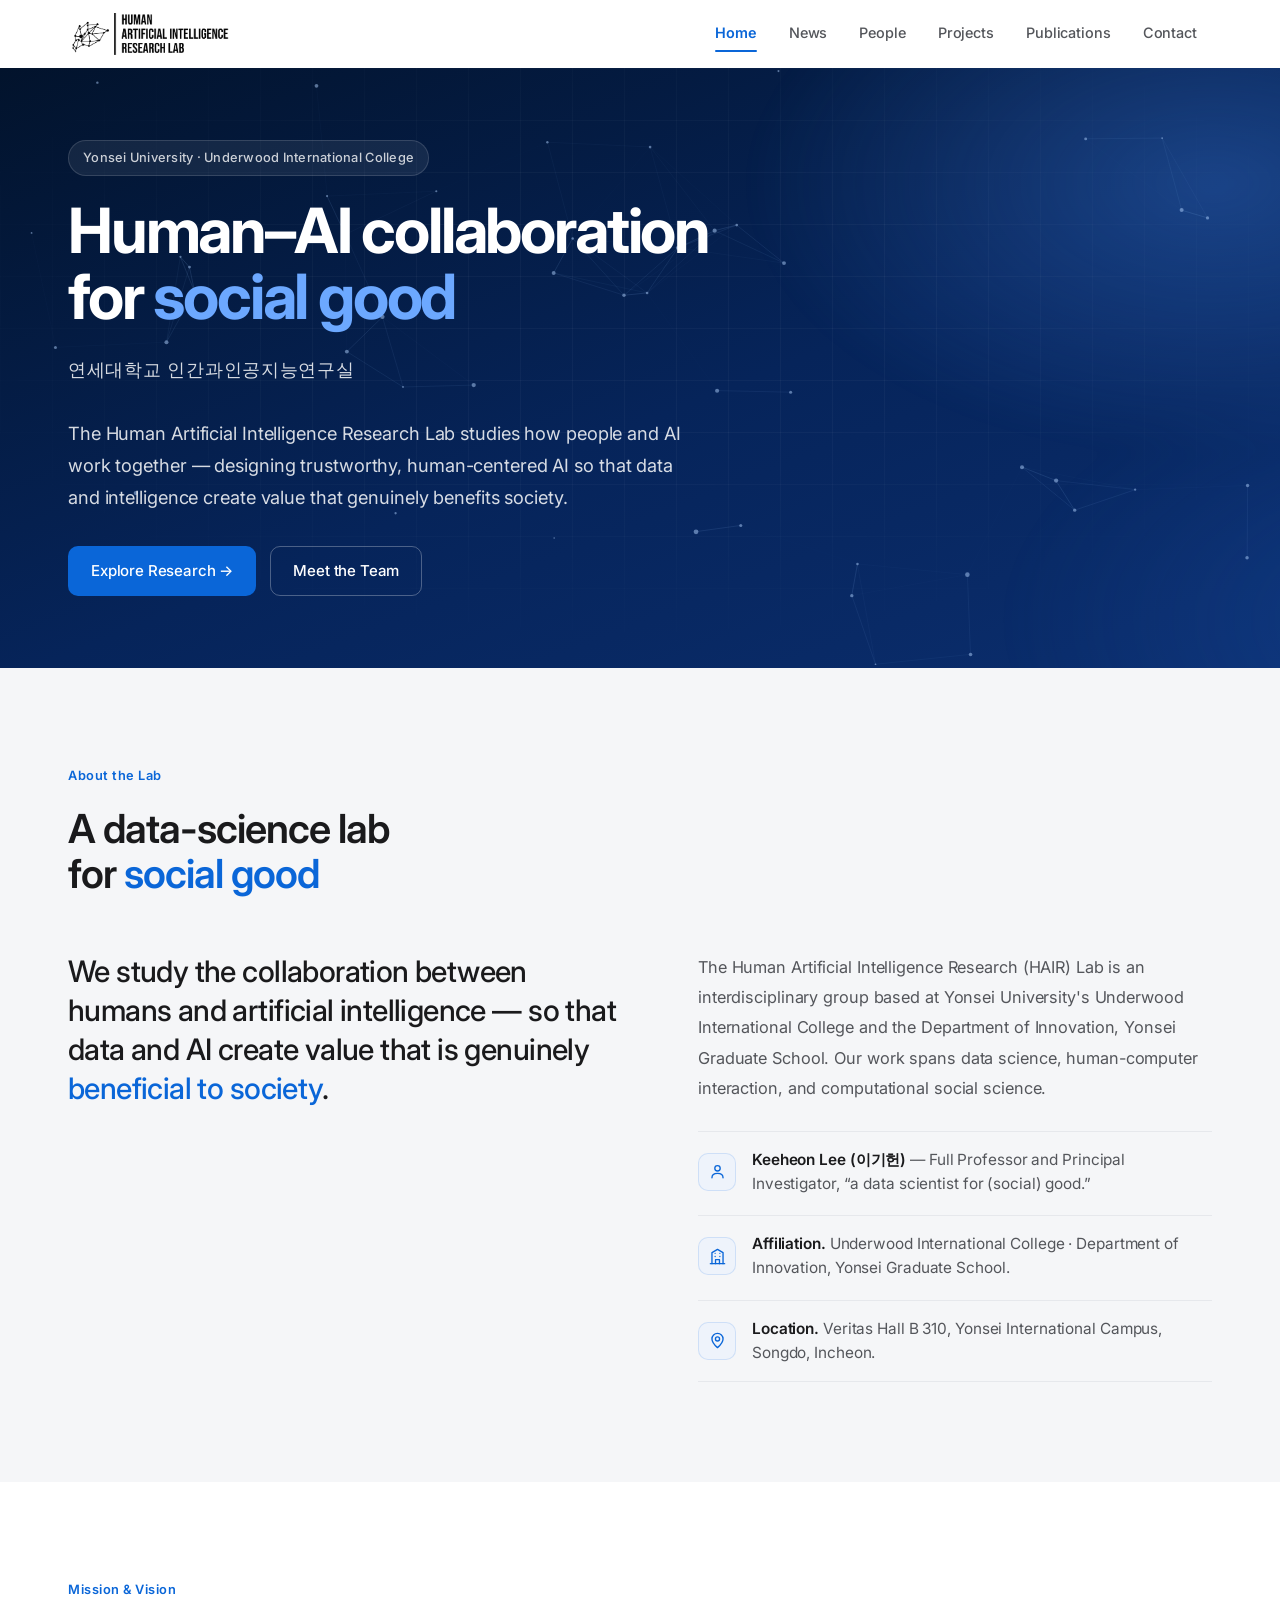
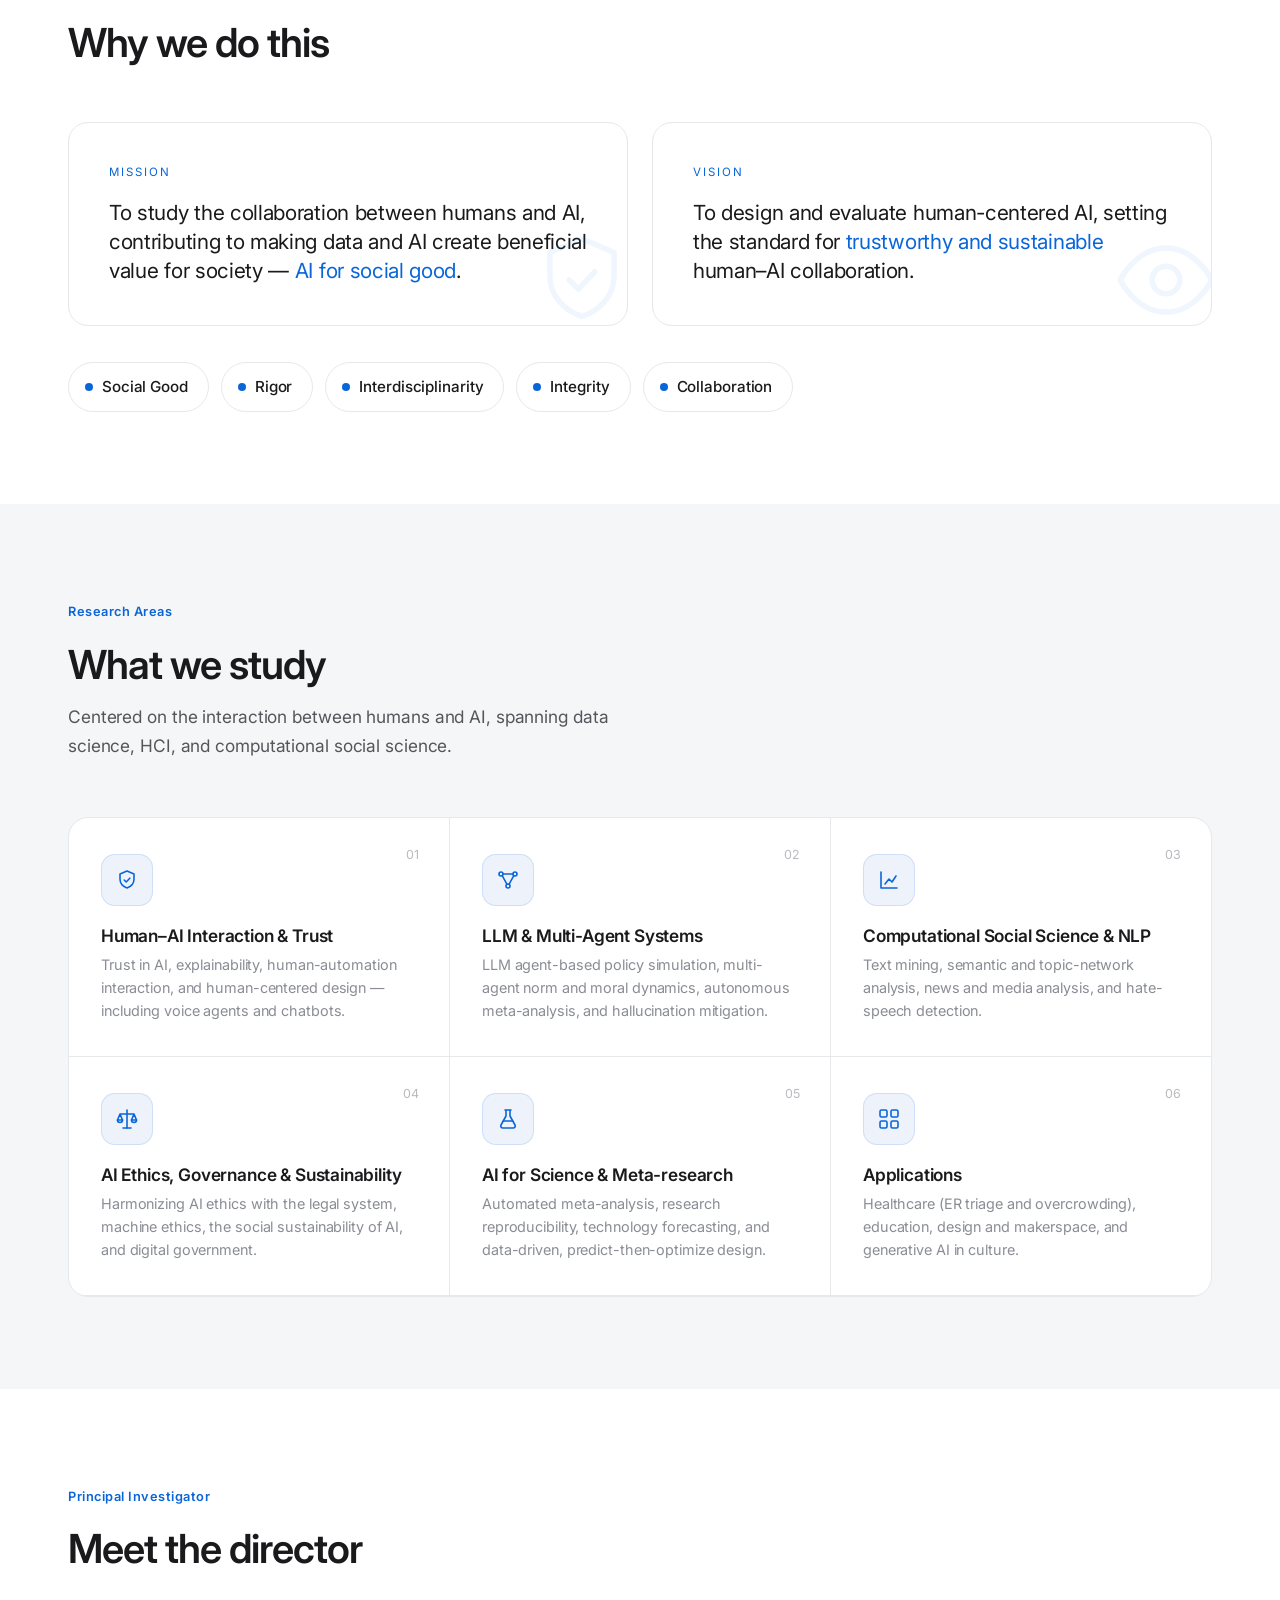
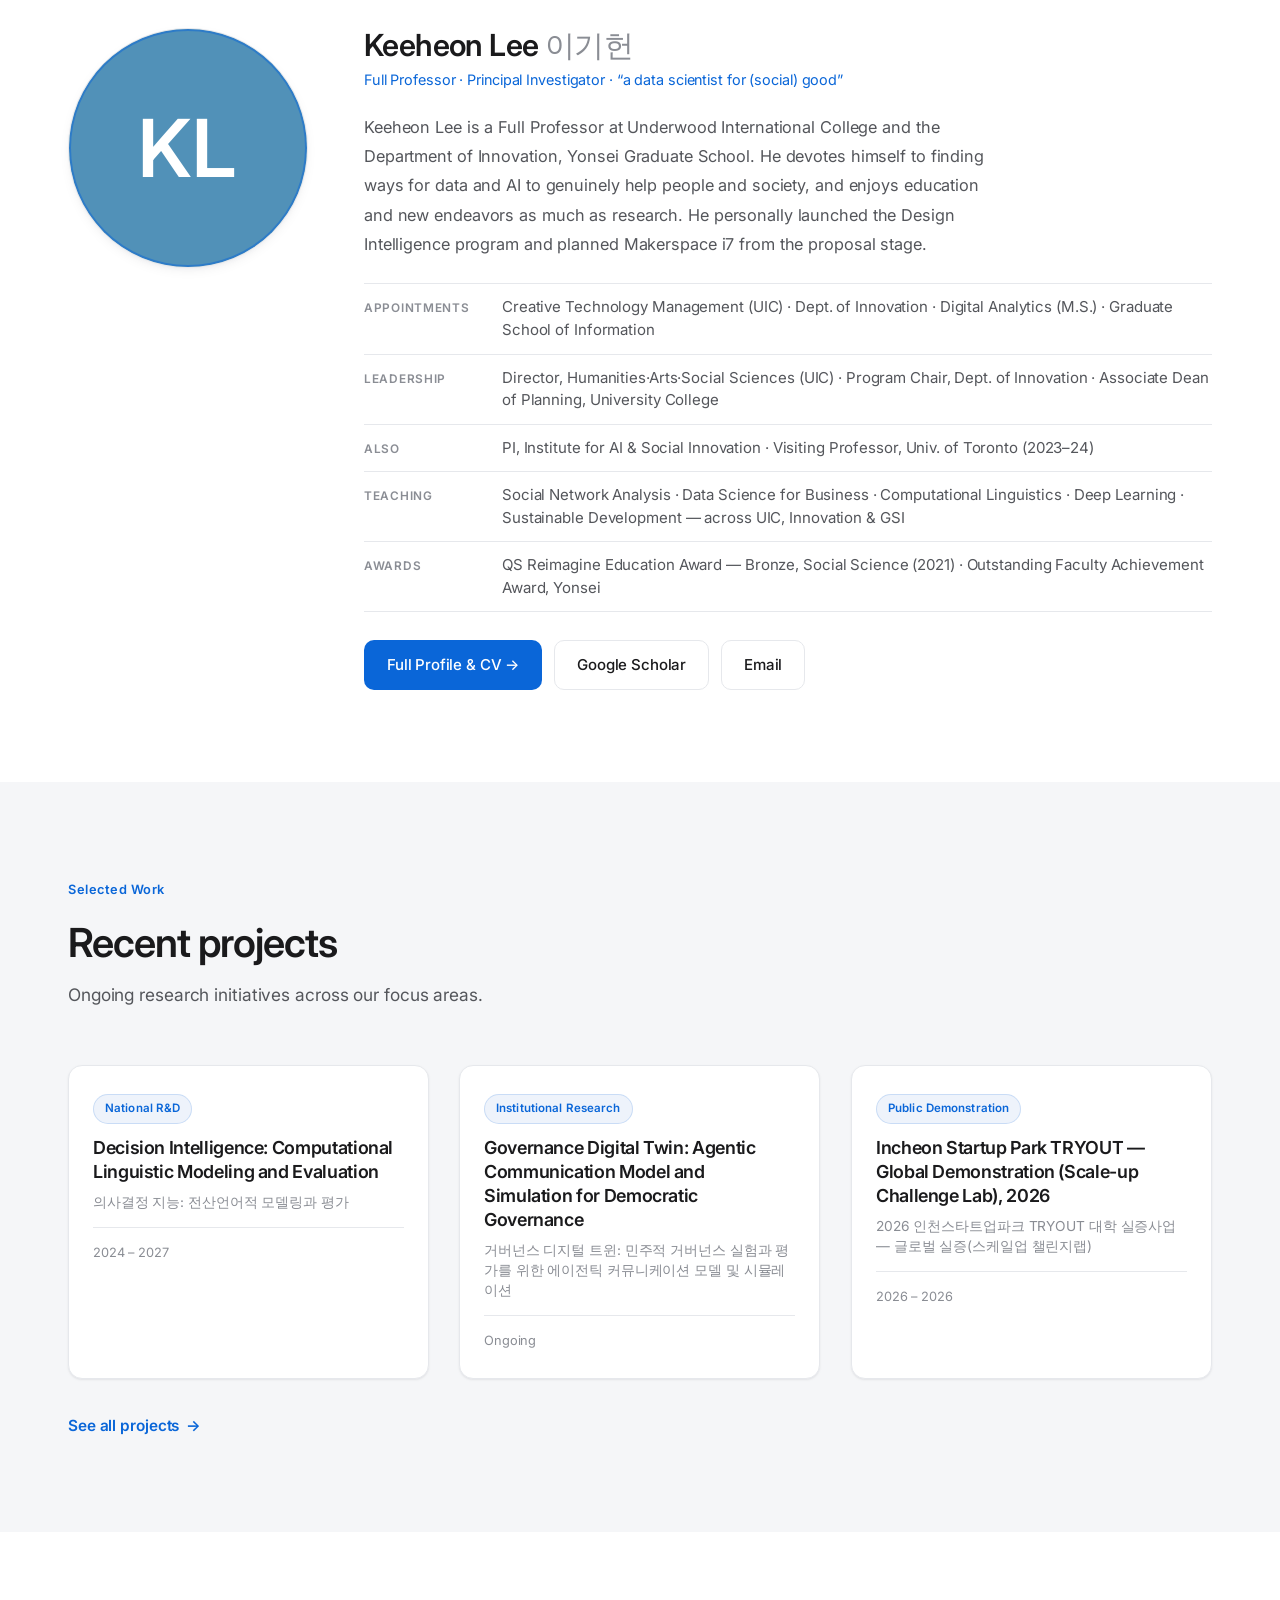
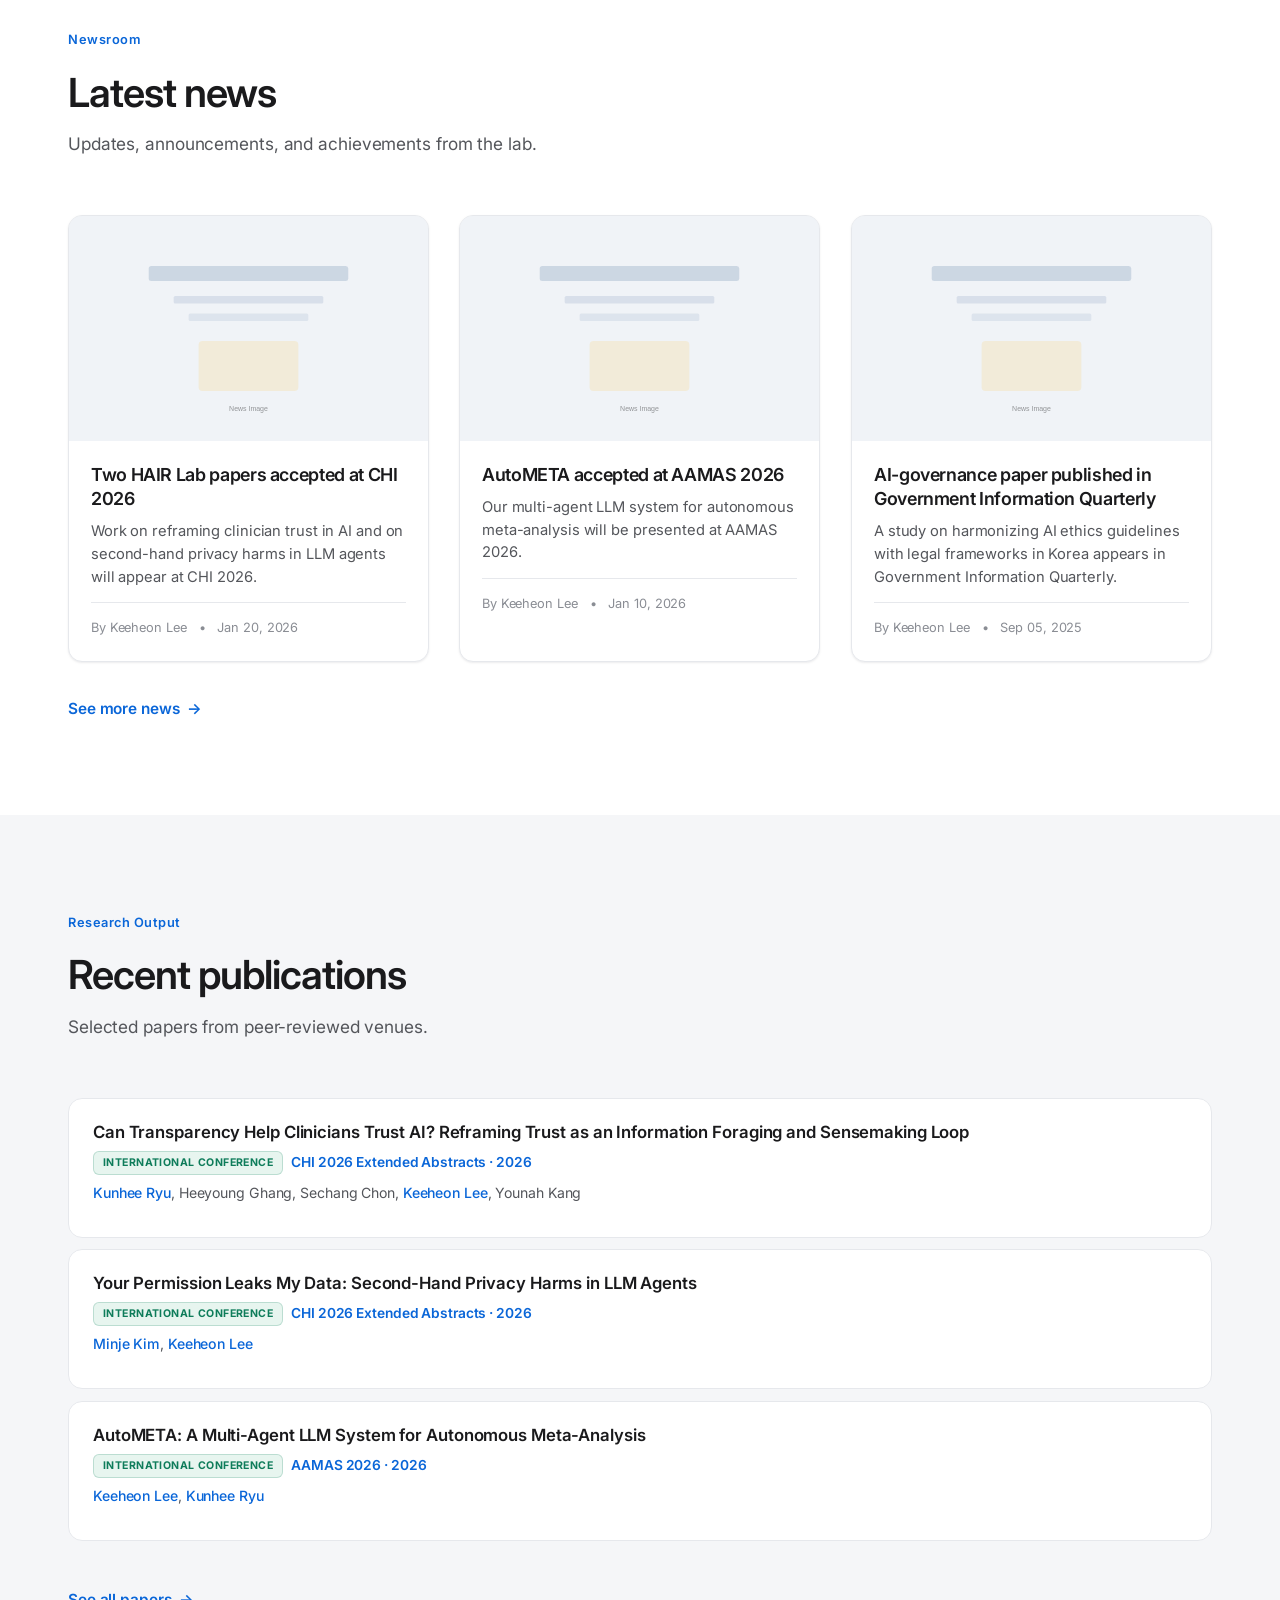
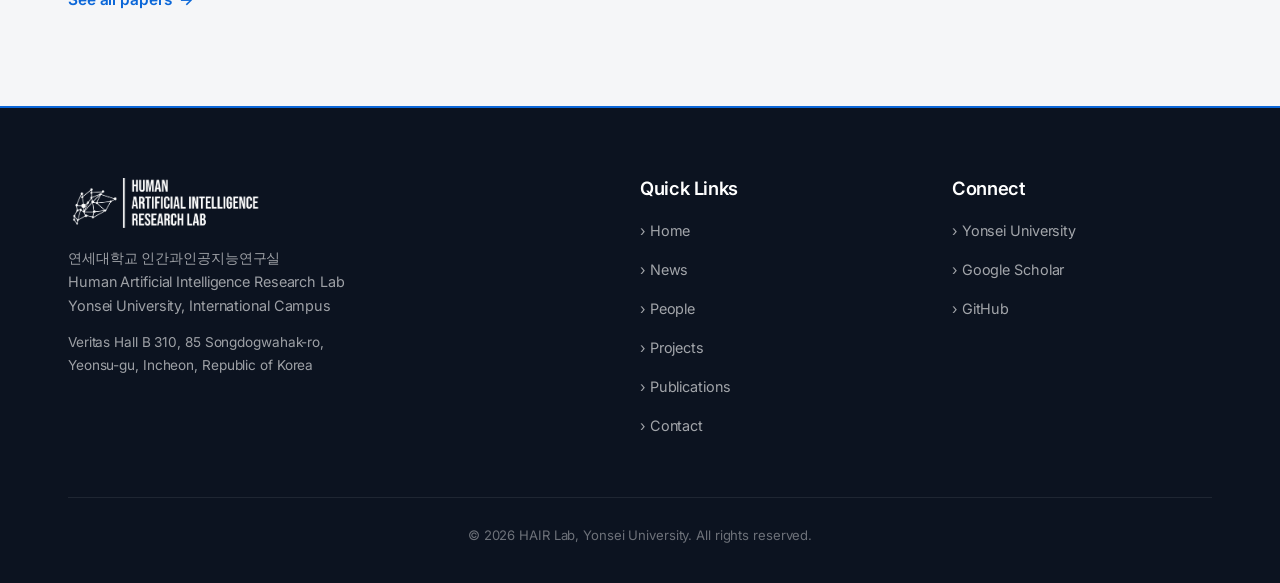
==== index.html @ d3a6926a "Initial commit — HAIR Lab static website Static site for the Human Artificial Intelligence Research " ====
<!DOCTYPE html>
<html lang="en">
<head>
  <meta charset="UTF-8">
  <meta name="viewport" content="width=device-width, initial-scale=1.0">
  <meta name="description" content="The Human Artificial Intelligence Research (HAIR) Lab at Yonsei University studies the collaboration between humans and AI — designing trustworthy, human-centered AI that creates beneficial value for society.">
  <title>HAIR Lab | Human Artificial Intelligence Research · Yonsei University</title>
  <link rel="stylesheet" href="css/style.css">
</head>
<body>
  <!-- Hero -->
  <section class="hero" id="hero">
    <div class="container">
      <div class="hero-content">
        <span class="hero-label">Yonsei University · Underwood International College</span>
        <h1>Human–AI collaboration<br>for <span class="highlight">social good</span></h1>
        <p class="hero-kr" lang="ko">연세대학교 인간과인공지능연구실</p>
        <p>The Human Artificial Intelligence Research Lab studies how people and AI work together — designing trustworthy, human-centered AI so that data and intelligence create value that genuinely benefits society.</p>
        <div class="hero-actions">
          <a href="projects.html" class="btn btn-primary">Explore Research →</a>
          <a href="members.html" class="btn btn-outline">Meet the Team</a>
        </div>
      </div>
    </div>
  </section>

  <!-- About / Who We Are -->
  <section class="section" id="about" style="background:var(--bg-secondary);">
    <div class="container">
      <div class="section-head">
        <span class="kicker">About the Lab</span>
        <h2 class="section-title">A data-science lab<br>for <em style="font-style:normal;color:var(--ai-indigo);">social good</em></h2>
      </div>

      <div class="about-grid">
        <div>
          <p class="about-lead">We study the collaboration between humans and artificial intelligence — so that data and AI create value that is genuinely <em>beneficial to society</em>.</p>
        </div>
        <div class="about-body">
          <p>The Human Artificial Intelligence Research (HAIR) Lab is an interdisciplinary group based at Yonsei University's Underwood International College and the Department of Innovation, Yonsei Graduate School. Our work spans data science, human-computer interaction, and computational social science.</p>
          <div class="fact-list">
            <div class="fact-item">
              <span class="fact-icon" aria-hidden="true">
                <svg viewBox="0 0 24 24" stroke-linecap="round" stroke-linejoin="round"><circle cx="12" cy="8" r="3.4"/><path d="M5 20c0-3.6 3.1-5.6 7-5.6s7 2 7 5.6"/></svg>
              </span>
              <p><strong>Keeheon Lee (이기헌)</strong> — Full Professor and Principal Investigator, “a data scientist for (social) good.”</p>
            </div>
            <div class="fact-item">
              <span class="fact-icon" aria-hidden="true">
                <svg viewBox="0 0 24 24" stroke-linecap="round" stroke-linejoin="round"><path d="M3 21h18"/><path d="M5 21V7l7-4 7 4v14"/><path d="M9.5 21v-5h5v5"/><path d="M9 8h.01M15 8h.01M9 12h.01M15 12h.01"/></svg>
              </span>
              <p><strong>Affiliation.</strong> Underwood International College · Department of Innovation, Yonsei Graduate School.</p>
            </div>
            <div class="fact-item">
              <span class="fact-icon" aria-hidden="true">
                <svg viewBox="0 0 24 24" stroke-linecap="round" stroke-linejoin="round"><path d="M12 21s-7-6.2-7-11a7 7 0 0 1 14 0c0 4.8-7 11-7 11z"/><circle cx="12" cy="10" r="2.6"/></svg>
              </span>
              <p><strong>Location.</strong> Veritas Hall B 310, Yonsei International Campus, Songdo, Incheon.</p>
            </div>
          </div>
        </div>
      </div>
    </div>
  </section>

  <!-- Mission, Vision & Values -->
  <section class="section" id="purpose">
    <div class="container">
      <div class="section-head">
        <span class="kicker">Mission &amp; Vision</span>
        <h2 class="section-title">Why we do this</h2>
      </div>

      <div class="mv-grid">
        <div class="mv-card">
          <span class="mv-label">Mission</span>
          <p>To study the collaboration between humans and AI, contributing to making data and AI create beneficial value for society — <em style="font-style:normal;color:var(--ai-indigo);">AI for social good</em>.</p>
          <div class="mv-icon"><svg viewBox="0 0 24 24" stroke-linecap="round" stroke-linejoin="round"><path d="M12 3l7 3v5c0 4.6-3.1 7.6-7 9-3.9-1.4-7-4.4-7-9V6z"/><path d="M9.2 12l2 2 3.6-3.8"/></svg></div>
        </div>
        <div class="mv-card">
          <span class="mv-label">Vision</span>
          <p>To design and evaluate human-centered AI, setting the standard for <em style="font-style:normal;color:var(--ai-indigo);">trustworthy and sustainable</em> human–AI collaboration.</p>
          <div class="mv-icon"><svg viewBox="0 0 24 24" stroke-linecap="round" stroke-linejoin="round"><circle cx="12" cy="12" r="3"/><path d="M2 12s3.5-7 10-7 10 7 10 7-3.5 7-10 7-10-7-10-7z"/></svg></div>
        </div>
      </div>

      <div class="value-chips">
        <span class="value-chip"><span class="dot"></span>Social Good</span>
        <span class="value-chip"><span class="dot"></span>Rigor</span>
        <span class="value-chip"><span class="dot"></span>Interdisciplinarity</span>
        <span class="value-chip"><span class="dot"></span>Integrity</span>
        <span class="value-chip"><span class="dot"></span>Collaboration</span>
      </div>
    </div>
  </section>

  <!-- Research Areas -->
  <section class="section" id="research" style="background:var(--bg-secondary);">
    <div class="container">
      <div class="section-head">
        <span class="kicker">Research Areas</span>
        <h2 class="section-title">What we study</h2>
        <p class="section-subtitle">Centered on the interaction between humans and AI, spanning data science, HCI, and computational social science.</p>
      </div>
      <div class="focus-areas">
        <div class="focus-card">
          <span class="focus-num">01</span>
          <div class="focus-icon">
            <svg viewBox="0 0 24 24" stroke-linecap="round" stroke-linejoin="round"><path d="M12 3l7 3v5c0 4.6-3.1 7.6-7 9-3.9-1.4-7-4.4-7-9V6z"/><path d="M9.2 12l2 2 3.6-3.8"/></svg>
          </div>
          <h4>Human–AI Interaction &amp; Trust</h4>
          <p>Trust in AI, explainability, human-automation interaction, and human-centered design — including voice agents and chatbots.</p>
        </div>
        <div class="focus-card">
          <span class="focus-num">02</span>
          <div class="focus-icon">
            <svg viewBox="0 0 24 24" stroke-linecap="round" stroke-linejoin="round"><circle cx="5" cy="6" r="2"/><circle cx="19" cy="6" r="2"/><circle cx="12" cy="18" r="2"/><path d="M7 6h10M6.2 7.7 11 16.3M17.8 7.7 13 16.3"/></svg>
          </div>
          <h4>LLM &amp; Multi-Agent Systems</h4>
          <p>LLM agent-based policy simulation, multi-agent norm and moral dynamics, autonomous meta-analysis, and hallucination mitigation.</p>
        </div>
        <div class="focus-card">
          <span class="focus-num">03</span>
          <div class="focus-icon">
            <svg viewBox="0 0 24 24" stroke-linecap="round" stroke-linejoin="round"><path d="M4 20V4M4 20h16"/><path d="M8 16l4-5 3 3 4-6"/></svg>
          </div>
          <h4>Computational Social Science &amp; NLP</h4>
          <p>Text mining, semantic and topic-network analysis, news and media analysis, and hate-speech detection.</p>
        </div>
        <div class="focus-card">
          <span class="focus-num">04</span>
          <div class="focus-icon">
            <svg viewBox="0 0 24 24" stroke-linecap="round" stroke-linejoin="round"><path d="M12 3v18M5 7h14M5 7l-2.5 6h5zM19 7l-2.5 6h5z"/><path d="M2.5 13a2.5 2.5 0 0 0 5 0M16.5 13a2.5 2.5 0 0 0 5 0M8 21h8"/></svg>
          </div>
          <h4>AI Ethics, Governance &amp; Sustainability</h4>
          <p>Harmonizing AI ethics with the legal system, machine ethics, the social sustainability of AI, and digital government.</p>
        </div>
        <div class="focus-card">
          <span class="focus-num">05</span>
          <div class="focus-icon">
            <svg viewBox="0 0 24 24" stroke-linecap="round" stroke-linejoin="round"><path d="M9 3h6M10 3v6l-5 9a2 2 0 0 0 1.8 3h10.4A2 2 0 0 0 19 18l-5-9V3"/><path d="M7.5 14h9"/></svg>
          </div>
          <h4>AI for Science &amp; Meta-research</h4>
          <p>Automated meta-analysis, research reproducibility, technology forecasting, and data-driven, predict-then-optimize design.</p>
        </div>
        <div class="focus-card">
          <span class="focus-num">06</span>
          <div class="focus-icon">
            <svg viewBox="0 0 24 24" stroke-linecap="round" stroke-linejoin="round"><rect x="3" y="3" width="7" height="7" rx="1.5"/><rect x="14" y="3" width="7" height="7" rx="1.5"/><rect x="3" y="14" width="7" height="7" rx="1.5"/><rect x="14" y="14" width="7" height="7" rx="1.5"/></svg>
          </div>
          <h4>Applications</h4>
          <p>Healthcare (ER triage and overcrowding), education, design and makerspace, and generative AI in culture.</p>
        </div>
      </div>
    </div>
  </section>

  <!-- Principal Investigator -->
  <section class="section" id="pi">
    <div class="container">
      <div class="section-head">
        <span class="kicker">Principal Investigator</span>
        <h2 class="section-title">Meet the director</h2>
      </div>
      <div class="pi-grid">
        <div class="pi-photo">
          <span class="mono" style="background:hsl(203 42% 52%)">KL</span>
        </div>
        <div>
          <h3 class="pi-name">Keeheon Lee <span style="color:var(--text-muted);font-weight:400;">이기헌</span></h3>
          <div class="pi-tagline">Full Professor · Principal Investigator · “a data scientist for (social) good”</div>
          <p class="pi-bio">Keeheon Lee is a Full Professor at Underwood International College and the Department of Innovation, Yonsei Graduate School. He devotes himself to finding ways for data and AI to genuinely help people and society, and enjoys education and new endeavors as much as research. He personally launched the Design Intelligence program and planned Makerspace i7 from the proposal stage.</p>
          <div class="pi-highlights">
            <div class="pi-hl"><span class="pi-hl-k">Appointments</span><span class="pi-hl-v">Creative Technology Management (UIC) · Dept. of Innovation · Digital Analytics (M.S.) · Graduate School of Information</span></div>
            <div class="pi-hl"><span class="pi-hl-k">Leadership</span><span class="pi-hl-v">Director, Humanities·Arts·Social Sciences (UIC) · Program Chair, Dept. of Innovation · Associate Dean of Planning, University College</span></div>
            <div class="pi-hl"><span class="pi-hl-k">Also</span><span class="pi-hl-v">PI, Institute for AI &amp; Social Innovation · Visiting Professor, Univ. of Toronto (2023–24)</span></div>
            <div class="pi-hl"><span class="pi-hl-k">Teaching</span><span class="pi-hl-v">Social Network Analysis · Data Science for Business · Computational Linguistics · Deep Learning · Sustainable Development — across UIC, Innovation &amp; GSI</span></div>
            <div class="pi-hl"><span class="pi-hl-k">Awards</span><span class="pi-hl-v">QS Reimagine Education Award — Bronze, Social Science (2021) · Outstanding Faculty Achievement Award, Yonsei</span></div>
          </div>
          <div class="pi-actions">
            <a href="member-detail.html?id=prof-kim" class="btn btn-primary">Full Profile &amp; CV →</a>
            <a href="https://scholar.google.com/citations?user=DM09eoQAAAAJ&amp;hl=ko&amp;oi=ao" target="_blank" rel="noopener" class="btn btn-outline">Google Scholar</a>
            <a href="mailto:keeheon@yonsei.ac.kr" class="btn btn-outline">Email</a>
          </div>
        </div>
      </div>
    </div>
  </section>

  <!-- Featured Projects -->
  <section class="section" id="projects-section" style="background:var(--bg-secondary);">
    <div class="container">
      <div class="section-head">
        <span class="kicker">Selected Work</span>
        <h2 class="section-title">Recent projects</h2>
        <p class="section-subtitle">Ongoing research initiatives across our focus areas.</p>
      </div>
      <div class="card-grid" id="featured-projects">
        <div class="loading">Loading projects…</div>
      </div>
      <a href="projects.html" class="see-all-link">See all projects</a>
    </div>
  </section>

  <!-- Latest News -->
  <section class="section" id="news-section">
    <div class="container">
      <div class="section-head">
        <span class="kicker">Newsroom</span>
        <h2 class="section-title">Latest news</h2>
        <p class="section-subtitle">Updates, announcements, and achievements from the lab.</p>
      </div>
      <div class="news-grid" id="latest-news">
        <div class="loading">Loading news…</div>
      </div>
      <a href="news.html" class="see-all-link">See more news</a>
    </div>
  </section>

  <!-- Recent Publications -->
  <section class="section" id="pubs-section" style="background:var(--bg-secondary);">
    <div class="container">
      <div class="section-head">
        <span class="kicker">Research Output</span>
        <h2 class="section-title">Recent publications</h2>
        <p class="section-subtitle">Selected papers from peer-reviewed venues.</p>
      </div>
      <div id="recent-pubs">
        <div class="loading">Loading publications…</div>
      </div>
      <a href="publications.html" class="see-all-link">See all papers</a>
    </div>
  </section>

  <script src="js/data.js"></script>
  <script src="js/common.js"></script>
  <script src="js/home.js"></script>
</body>
</html>
---- css/style.css ----
/* ======================================================
   HAIR Lab — Global Stylesheet  (v2 redesign)
   Concept: "Human × AI" — cool AI gradient meets warm human gold
   Yonsei University · Human Artificial Intelligence Research Lab
   ====================================================== */
@import url('https://fonts.googleapis.com/css2?family=Inter:wght@400;450;500;600;700;800&display=swap');

/* ---------- Design Tokens ---------- */
:root {
  /* Neutrals / brand */
  --ink:                #1A1A1C;   /* near-black text (Apple-like) */
  --yonsei-blue:        #003876;
  --yonsei-blue-light:  #0a4d96;
  --yonsei-blue-dark:   #002752;
  --yonsei-black:       #1A1A1C;

  /* Single accent — clean blue (no gold, no rainbow) */
  --accent:       #0A66D8;
  --accent-dark:  #0850AD;
  --accent-soft:  #EEF3FB;

  /* Back-compat aliases: older rules reference these names.
     Now they all resolve to the single accent → flat, clean look. */
  --ai-blue:      var(--accent);
  --ai-indigo:    var(--accent);
  --ai-violet:    var(--accent);
  --ai-cyan:      var(--accent);
  --grad-ai:      var(--accent);        /* solid, not a gradient */
  --grad-ai-soft: var(--accent-soft);
  --grad-hero:    linear-gradient(158deg, #02132C 0%, #06245A 55%, #0B2E6E 100%);

  /* Surfaces */
  --bg-primary:     #FFFFFF;
  --bg-secondary:   #F5F6F8;
  --bg-tertiary:    #ECEEF2;
  --bg-card:        #FFFFFF;
  --glass:          rgba(255,255,255,.72);
  --glass-border:   rgba(255,255,255,.55);

  --text-primary:   var(--ink);
  --text-secondary: #54565B;
  --text-muted:     #8A8D94;
  --border-color:   #E6E8EC;

  /* Shadows — subtle, neutral */
  --shadow-sm:  0 1px 2px rgba(16,24,40,.04), 0 1px 3px rgba(16,24,40,.05);
  --shadow-md:  0 4px 14px -5px rgba(16,24,40,.10), 0 2px 6px -3px rgba(16,24,40,.05);
  --shadow-lg:  0 18px 40px -16px rgba(16,24,40,.16), 0 6px 14px -8px rgba(16,24,40,.07);
  --shadow-glow: 0 12px 30px -12px rgba(10,102,216,.26);

  --radius-sm:  8px;
  --radius-md:  14px;
  --radius-lg:  20px;
  --radius-xl:  28px;
  --transition: .25s cubic-bezier(.4,0,.2,1);
  --ease-out:   cubic-bezier(.16,1,.3,1);
  --max-width:  1200px;
  --nav-height: 68px;

  --font-sans: 'Inter', -apple-system, BlinkMacSystemFont, 'Segoe UI', Roboto, Helvetica, Arial, sans-serif;
}

/* ---------- Reset & Base ---------- */
*, *::before, *::after { box-sizing: border-box; margin: 0; padding: 0; }
html { scroll-behavior: smooth; font-size: 16px; -webkit-text-size-adjust: 100%; }
body {
  font-family: 'Inter', -apple-system, BlinkMacSystemFont, 'Segoe UI', sans-serif;
  color: var(--text-primary);
  background: var(--bg-primary);
  line-height: 1.7;
  font-size: 1.0625rem;
  letter-spacing: -.006em;
  -webkit-font-smoothing: antialiased;
  text-rendering: optimizeLegibility;
  overflow-x: hidden;
}
a { color: var(--ai-indigo); text-decoration: none; transition: color var(--transition); }
a:hover { color: var(--ai-violet); }
img { max-width: 100%; height: auto; display: block; }
ul, ol { list-style: none; }
h1, h2, h3, h4, h5, h6 { font-family: var(--font-sans); font-weight: 600; line-height: 1.12; letter-spacing: -.02em; }
::selection { background: rgba(10,102,216,.16); color: var(--yonsei-black); }

/* ---------- Utility ---------- */
.container { width: 100%; max-width: var(--max-width); margin: 0 auto; padding: 0 28px; }
.section { padding: 92px 0; position: relative; }

.section-title {
  font-size: clamp(1.8rem, 3.2vw, 2.5rem);
  margin-bottom: 14px;
  color: var(--text-primary);
  letter-spacing: -.025em; font-weight: 600;
}
.section-subtitle { color: var(--text-secondary); font-size: 1.08rem; margin-top: 14px; margin-bottom: 0; max-width: 560px; }

.accent-line {
  width: 52px; height: 4px; border-radius: 4px; margin-bottom: 18px;
  background: var(--grad-ai);
}

.gradient-text {
  background: var(--grad-ai);
  -webkit-background-clip: text; background-clip: text;
  -webkit-text-fill-color: transparent; color: transparent;
}

/* Eyebrow / kicker */
.kicker {
  display: inline-block;
  font-family: var(--font-sans);
  font-size: .8rem; font-weight: 600; letter-spacing: .04em;
  color: var(--accent);
}

.btn {
  display: inline-flex; align-items: center; gap: 8px;
  padding: 11px 22px; border-radius: 10px;
  font-weight: 500; font-size: .94rem; border: 1px solid transparent; cursor: pointer;
  transition: background var(--transition), border-color var(--transition), color var(--transition);
  font-family: var(--font-sans); letter-spacing: -.01em;
}
.btn-primary { background: var(--accent); color: #fff; }
.btn-primary:hover { color: #fff; background: var(--accent-dark); }
.btn-outline { background: transparent; border-color: var(--border-color); color: var(--text-primary); }
.btn-outline:hover { border-color: var(--text-muted); background: var(--bg-secondary); }
.btn-sm { padding: 7px 15px; font-size: .82rem; }
.sr-only { position: absolute; width: 1px; height: 1px; padding: 0; margin: -1px; overflow: hidden; clip: rect(0,0,0,0); border: 0; }

/* ---------- Navigation (glass) ---------- */
.navbar {
  position: fixed; top: 0; left: 0; right: 0; z-index: 1000;
  height: var(--nav-height);
  background: rgba(255,255,255,.62);
  -webkit-backdrop-filter: saturate(180%) blur(14px);
  backdrop-filter: saturate(180%) blur(14px);
  border-bottom: 1px solid transparent;
  transition: background var(--transition), box-shadow var(--transition), border-color var(--transition);
}
.navbar.scrolled {
  background: rgba(255,255,255,.85);
  box-shadow: 0 4px 24px -10px rgba(16,24,40,.18);
  border-bottom-color: var(--border-color);
}
.navbar .container { display: flex; align-items: center; justify-content: space-between; height: 100%; }
.nav-brand {
  display: flex; align-items: center; gap: 11px;
  color: var(--yonsei-black); font-family: var(--font-sans); font-weight: 700; font-size: 1.18rem;
  text-decoration: none; white-space: nowrap; letter-spacing: -.02em;
}
.nav-brand:hover { color: var(--yonsei-black); }
/* Full lab logo as the brand button */
.nav-brand .brand-full { height: 42px; width: auto; display: block; }
@media (max-width: 480px) { .nav-brand .brand-full { height: 34px; } }
.nav-links { display: flex; align-items: center; gap: 2px; }
.nav-links a {
  position: relative;
  color: var(--text-secondary); padding: 9px 15px; border-radius: 999px;
  font-size: .9rem; font-weight: 500; transition: all var(--transition);
  text-decoration: none; white-space: nowrap;
}
.nav-links a:hover { color: var(--ai-indigo); background: rgba(10,102,216,.07); }
.nav-links a.active { color: var(--ai-indigo); font-weight: 600; }
.nav-links a.active::after {
  content: ''; position: absolute; left: 15px; right: 15px; bottom: 3px; height: 2px;
  background: var(--grad-ai); border-radius: 2px;
}

/* Hamburger */
.nav-toggle { display: none; background: none; border: none; cursor: pointer; padding: 6px; }
.nav-toggle span { display: block; width: 24px; height: 2px; background: var(--yonsei-black); border-radius: 2px; margin: 5px 0; transition: all var(--transition); }
.nav-toggle.open span:nth-child(1) { transform: rotate(45deg) translate(5px,5px); }
.nav-toggle.open span:nth-child(2) { opacity: 0; }
.nav-toggle.open span:nth-child(3) { transform: rotate(-45deg) translate(5px,-5px); }

/* ---------- Hero ---------- */
.hero {
  margin-top: var(--nav-height);
  position: relative; overflow: hidden;
  background: var(--grad-hero);
  color: #fff;
  min-height: 600px;
  display: flex; align-items: center;
}
/* subtle monochrome glow */
.hero::before {
  content: ''; position: absolute; inset: -20%;
  background:
    radial-gradient(42% 52% at 82% 28%, rgba(80,150,255,.28) 0%, transparent 62%),
    radial-gradient(40% 50% at 95% 80%, rgba(40,110,220,.20) 0%, transparent 62%);
  filter: blur(10px);
  animation: aurora 22s ease-in-out infinite alternate;
  pointer-events: none;
}
.hero::after {
  content: ''; position: absolute; inset: 0;
  background-image: linear-gradient(rgba(255,255,255,.035) 1px, transparent 1px),
                    linear-gradient(90deg, rgba(255,255,255,.035) 1px, transparent 1px);
  background-size: 52px 52px;
  -webkit-mask-image: radial-gradient(ellipse 80% 80% at 50% 40%, #000 30%, transparent 75%);
  mask-image: radial-gradient(ellipse 80% 80% at 50% 40%, #000 30%, transparent 75%);
  pointer-events: none;
}
.hero-canvas { position: absolute; inset: 0; width: 100%; height: 100%; z-index: 0; pointer-events: none; opacity: .75; }
.hero .container { position: relative; z-index: 2; padding-top: 64px; padding-bottom: 64px; }
.hero-content { max-width: 760px; }
.hero-label {
  display: inline-flex; align-items: center; gap: 9px;
  font-family: var(--font-sans);
  font-size: .8rem; font-weight: 500; letter-spacing: .02em;
  color: rgba(255,255,255,.78); margin-bottom: 22px;
  padding: 6px 14px; border-radius: 999px;
  background: rgba(255,255,255,.07); border: 1px solid rgba(255,255,255,.14);
}
.hero h1 { font-size: clamp(2.3rem, 5.4vw, 3.9rem); margin-bottom: 24px; line-height: 1.06; font-weight: 700; letter-spacing: -.035em; }
.hero h1 .highlight { color: #6CA8FF; }
.hero-kr { font-size: .98rem; color: rgba(255,255,255,.62); letter-spacing: .04em; margin-bottom: 18px; }
.hero p { font-size: 1.14rem; line-height: 1.75; color: rgba(255,255,255,.84); margin-bottom: 32px; max-width: 620px; }
.hero-actions { display: flex; gap: 14px; flex-wrap: wrap; }
.hero .btn-outline { border-color: rgba(255,255,255,.28); color: #fff; }
.hero .btn-outline:hover { border-color: rgba(255,255,255,.7); background: rgba(255,255,255,.08); color: #fff; }
.hero-stats { display: flex; gap: 0; margin-top: 48px; padding-top: 32px; flex-wrap: wrap; border-top: 1px solid rgba(255,255,255,.14); }
.hero-stat { padding-right: 44px; margin-right: 44px; border-right: 1px solid rgba(255,255,255,.14); }
.hero-stat:last-child { border-right: none; margin-right: 0; padding-right: 0; }
.hero-stat .number {
  font-family: var(--font-sans); font-size: 2.5rem; font-weight: 700;
  color: #fff;
  line-height: 1; letter-spacing: -.02em;
}
.hero-stat .label { font-size: .76rem; text-transform: uppercase; letter-spacing: .14em; color: rgba(255,255,255,.6); margin-top: 8px; }

/* ---------- Page Header (sub-pages) ---------- */
.page-header {
  margin-top: var(--nav-height);
  background: var(--grad-hero);
  color: #fff;
  padding: 76px 0 64px;
  position: relative; overflow: hidden;
}
.page-header::before {
  content: ''; position: absolute; inset: 0;
  background:
    radial-gradient(40% 80% at 88% 20%, rgba(80,150,255,.24) 0%, transparent 62%),
    radial-gradient(36% 70% at 96% 90%, rgba(40,110,220,.18) 0%, transparent 62%);
  pointer-events: none;
}
.page-header::after {
  content: ''; position: absolute; inset: 0;
  background-image: linear-gradient(90deg, rgba(255,255,255,.05) 1px, transparent 1px);
  background-size: 46px 46px;
  -webkit-mask-image: radial-gradient(ellipse at 70% 50%, #000, transparent 75%);
  mask-image: radial-gradient(ellipse at 70% 50%, #000, transparent 75%);
}
.page-header .container { position: relative; z-index: 1; }
.page-header h1 { font-size: clamp(1.9rem, 4vw, 2.7rem); margin-bottom: 10px; font-weight: 800; letter-spacing: -.02em; }
.page-header p { font-size: 1.08rem; color: rgba(255,255,255,.78); }

/* ---------- Card System ---------- */
.card-grid { display: grid; grid-template-columns: repeat(3, 1fr); gap: 30px; }
.card {
  position: relative;
  background: var(--bg-card);
  border-radius: var(--radius-md);
  overflow: hidden;
  box-shadow: var(--shadow-sm);
  border: 1px solid var(--border-color);
  transition: transform .4s var(--ease-out), box-shadow .4s var(--ease-out), border-color var(--transition);
  cursor: pointer; color: inherit; display: block;
}
.card::after {
  content: ''; position: absolute; inset: 0; border-radius: inherit; padding: 1px;
  background: var(--grad-ai);
  -webkit-mask: linear-gradient(#000 0 0) content-box, linear-gradient(#000 0 0);
  -webkit-mask-composite: xor; mask-composite: exclude;
  opacity: 0; transition: opacity var(--transition); pointer-events: none;
}
.card:hover { transform: translateY(-6px); box-shadow: var(--shadow-lg); border-color: transparent; }
.card:hover::after { opacity: 1; }
.card-image { width: 100%; aspect-ratio: 16/10; overflow: hidden; background: var(--bg-tertiary); }
.card-image img { width: 100%; height: 100%; object-fit: cover; transition: transform .6s var(--ease-out); }
.card:hover .card-image img { transform: scale(1.06); }
.card-body { padding: 22px; }
.card-body h3 { font-size: 1.12rem; margin-bottom: 9px; color: var(--text-primary); line-height: 1.35; }
.card:hover .card-body h3 { color: var(--ai-indigo); }
.card-body p { font-size: .92rem; color: var(--text-secondary); line-height: 1.55; }
.card-meta {
  display: flex; align-items: center; gap: 12px; flex-wrap: wrap;
  font-size: .8rem; color: var(--text-muted);
  margin-top: 14px; padding-top: 14px; border-top: 1px solid var(--border-color);
}

/* Text-only project cards (grant/demonstration projects, no image) */
.project-card .card-body { padding: 26px 24px; }
.proj-type {
  display: inline-block; margin-bottom: 12px; padding: 4px 11px; border-radius: 999px;
  font-size: .72rem; font-weight: 600; letter-spacing: .01em;
  background: var(--accent-soft); color: var(--accent); border: 1px solid rgba(10,102,216,.16);
}
.card-titleko { font-size: .86rem; color: var(--text-muted); margin-top: 4px; line-height: 1.45; }

/* ---------- Monogram (initials) avatars ---------- */
.mono {
  display: flex; align-items: center; justify-content: center;
  width: 100%; height: 100%; color: #fff;
  font-family: var(--font-sans); font-weight: 600; letter-spacing: .02em;
  line-height: 1; -webkit-font-smoothing: antialiased;
}
.person-avatar .mono { font-size: 2.7rem; }
.member-avatar-lg .mono { font-size: 4.4rem; }
.sidebar-member-avatar .mono { font-size: .82rem; }
.pi-photo .mono { font-size: 5rem; }

/* ---------- People Cards ---------- */
.people-grid { display: grid; grid-template-columns: repeat(5, 1fr); gap: 30px; }
.person-card { text-align: center; cursor: pointer; transition: all var(--transition); padding: 24px 14px; border-radius: var(--radius-md); color: inherit; }
.person-card:hover { background: var(--bg-secondary); transform: translateY(-5px); box-shadow: var(--shadow-md); }
.person-avatar {
  position: relative;
  width: 150px; height: 150px; border-radius: 50%; overflow: hidden;
  margin: 0 auto 18px; background: var(--bg-tertiary);
  border: 3px solid transparent;
  transition: all var(--transition);
}
.person-avatar::before {
  content: ''; position: absolute; inset: -3px; border-radius: 50%; z-index: -1;
  background: var(--grad-ai); opacity: 0; transition: opacity var(--transition);
}
.person-card:hover .person-avatar { transform: scale(1.04); box-shadow: var(--shadow-glow); }
.person-card:hover .person-avatar::before { opacity: 1; }
.person-avatar img { width: 100%; height: 100%; object-fit: cover; border-radius: 50%; background: var(--bg-tertiary); }
.person-name { font-family: var(--font-sans); font-size: 1.02rem; font-weight: 600; margin-bottom: 4px; color: var(--text-primary); }
.person-ko { font-size: .8rem; color: var(--text-muted); margin: -2px 0 3px; }
.person-role { font-size: .85rem; color: var(--ai-indigo); font-weight: 500; }
.person-dept { font-size: .78rem; color: var(--text-muted); margin-top: 3px; }

/* ---------- Alumni list ---------- */
.alumni-list { display: grid; grid-template-columns: repeat(2, 1fr); gap: 0 44px; }
.alumni-item { padding: 14px 0; border-bottom: 1px solid var(--border-color); }
.alumni-head { display: flex; align-items: baseline; gap: 8px; flex-wrap: wrap; }
.alumni-name { font-weight: 600; color: var(--text-primary); font-size: .98rem; }
.alumni-ko { font-size: .82rem; color: var(--text-muted); }
.alumni-cohort { font-size: .7rem; font-weight: 600; color: var(--accent); letter-spacing: .02em; margin-left: auto; }
.alumni-now { font-size: .86rem; color: var(--text-secondary); margin-top: 3px; line-height: 1.45; }
@media (max-width: 700px) { .alumni-list { grid-template-columns: 1fr; } }

/* ---------- Member Detail ---------- */
.member-hero { display: flex; gap: 52px; align-items: flex-start; }
.member-avatar-lg {
  width: 220px; height: 220px; min-width: 220px;
  border-radius: 26px; overflow: hidden;
  border: 1px solid var(--border-color); background: var(--bg-tertiary);
  box-shadow: var(--shadow-md);
}
.member-avatar-lg img { width: 100%; height: 100%; object-fit: cover; }
.member-info h1 { font-size: 2.1rem; margin-bottom: 6px; }
.member-info .role-text { font-size: 1.05rem; color: var(--ai-indigo); font-weight: 500; margin-bottom: 4px; }
.member-info .dept-text { font-size: .95rem; color: var(--text-secondary); margin-bottom: 18px; }
.member-bio { font-size: 1rem; line-height: 1.8; color: var(--text-secondary); margin-bottom: 22px; }
.member-interests { display: flex; flex-wrap: wrap; gap: 8px; margin-bottom: 22px; }
.interest-tag {
  padding: 6px 15px; border-radius: 999px; font-size: .82rem;
  background: var(--grad-ai-soft); color: var(--ai-indigo); font-weight: 500;
  border: 1px solid rgba(10,102,216,.18);
}
.member-links { display: flex; gap: 12px; flex-wrap: wrap; }
.member-links a {
  display: inline-flex; align-items: center; gap: 7px;
  padding: 9px 18px; border-radius: 999px;
  font-size: .85rem; font-weight: 500;
  border: 1px solid var(--border-color); color: var(--text-secondary);
  transition: all var(--transition);
}
.member-links a:hover { border-color: var(--ai-indigo); color: var(--ai-indigo); background: rgba(10,102,216,.06); transform: translateY(-1px); }

/* ---------- CV (member detail) ---------- */
.cv-group { margin-bottom: 32px; }
.cv-group h3 {
  font-size: .78rem; text-transform: uppercase; letter-spacing: .08em;
  color: var(--accent); font-weight: 600; margin-bottom: 6px;
}
.cv-row {
  display: flex; justify-content: space-between; align-items: baseline; gap: 20px;
  padding: 13px 2px; border-bottom: 1px solid var(--border-color);
}
.cv-sub { font-size: .82rem; font-weight: 600; color: var(--text-secondary); margin: 18px 0 2px; }
.cv-sub:first-of-type { margin-top: 4px; }
.cv-text { font-size: .98rem; color: var(--text-primary); line-height: 1.45; }
.cv-date {
  flex-shrink: 0; font-size: .85rem; color: var(--text-muted);
  font-variant-numeric: tabular-nums; white-space: nowrap;
}
@media (max-width: 560px) {
  .cv-row { flex-direction: column; gap: 2px; }
  .cv-date { font-size: .8rem; }
}

/* ---------- Publications ---------- */
.pub-layout { display: flex; gap: 44px; }
.pub-sidebar { min-width: 180px; position: sticky; top: calc(var(--nav-height) + 28px); align-self: flex-start; }
.pub-sidebar h3 { font-size: .78rem; text-transform: uppercase; letter-spacing: .12em; color: var(--text-muted); margin-bottom: 14px; }
.pub-year-list li a { display: block; padding: 7px 14px; border-radius: 999px; font-size: .9rem; color: var(--text-secondary); transition: all var(--transition); }
.pub-year-list li a:hover, .pub-year-list li a.active { background: var(--grad-ai-soft); color: var(--ai-indigo); font-weight: 600; }
.pub-main { flex: 1; min-width: 0; }
.pub-year-group { margin-bottom: 52px; }
.pub-year-heading {
  font-size: 1.6rem; color: var(--yonsei-blue);
  padding-bottom: 14px; margin-bottom: 26px; position: relative;
}
.pub-year-heading::after { content: ''; position: absolute; left: 0; bottom: 0; width: 64px; height: 3px; border-radius: 3px; background: var(--grad-ai); }
.pub-item {
  padding: 22px 22px 22px 24px; margin-bottom: 12px;
  border: 1px solid var(--border-color); border-radius: var(--radius-md);
  background: var(--bg-card); position: relative;
  transition: all var(--transition);
}
.pub-item::before { content: ''; position: absolute; left: 0; top: 16px; bottom: 16px; width: 3px; border-radius: 3px; background: var(--grad-ai); opacity: 0; transition: opacity var(--transition); }
.pub-item:hover { border-color: transparent; box-shadow: var(--shadow-md); transform: translateX(4px); }
.pub-item:hover::before { opacity: 1; }
.pub-title { font-size: 1.05rem; font-weight: 600; color: var(--text-primary); margin-bottom: 6px; line-height: 1.4; font-family: var(--font-sans); }
.pub-venue { font-size: .86rem; color: var(--accent); font-weight: 600; margin-bottom: 6px; }
.pub-cites {
  display: inline-block; margin-left: 6px; padding: 1px 8px; border-radius: 999px;
  background: var(--bg-secondary); border: 1px solid var(--border-color);
  color: var(--text-muted); font-weight: 500; font-size: .74rem; letter-spacing: 0;
}
/* Venue-type label (Journal · International Conference · Domestic Conference …) */
.pub-type {
  display: inline-block; margin-right: 8px; padding: 2px 9px; border-radius: 6px;
  font-size: .66rem; font-weight: 700; letter-spacing: .04em; text-transform: uppercase;
  vertical-align: middle; border: 1px solid transparent;
}
.pub-type[data-type="Journal"]                 { background: #EEF3FB; color: #0A66D8; border-color: rgba(10,102,216,.18); }
.pub-type[data-type="International Conference"] { background: #E7F5EF; color: #0E7C5A; border-color: rgba(14,124,90,.20); }
.pub-type[data-type="Domestic Conference"]     { background: #FCF0E5; color: #B45309; border-color: rgba(180,83,9,.20); }
.pub-type[data-type="Domestic Journal"]        { background: #FBF3E0; color: #8A6A12; border-color: rgba(138,106,18,.22); }
.pub-type[data-type="Workshop"]                { background: #EFF1F4; color: #5A5F6B; border-color: rgba(90,95,107,.18); }
.pub-type[data-type="Preprint"]                { background: #EFF1F4; color: #5A5F6B; border-color: rgba(90,95,107,.18); }
.pub-type[data-type="Magazine"]                { background: #F2EDFB; color: #6D40C8; border-color: rgba(109,64,200,.18); }
.pub-authors { font-size: .88rem; color: var(--text-secondary); margin-bottom: 10px; }
.pub-authors a { color: var(--ai-indigo); font-weight: 500; }
.pub-authors a:hover { text-decoration: underline; }
.pub-links { display: flex; gap: 8px; flex-wrap: wrap; }
.pub-links a {
  display: inline-flex; align-items: center; gap: 4px;
  padding: 5px 13px; border-radius: 999px;
  font-size: .74rem; font-weight: 600; text-transform: uppercase; letter-spacing: .04em;
  background: var(--bg-secondary); color: var(--text-secondary);
  border: 1px solid var(--border-color); transition: all var(--transition);
}
.pub-links a:hover { border-color: var(--ai-indigo); color: var(--ai-indigo); background: rgba(10,102,216,.06); }

/* ---------- Projects ---------- */
.projects-layout { display: flex; gap: 44px; }
.projects-sidebar { min-width: 200px; position: sticky; top: calc(var(--nav-height) + 28px); align-self: flex-start; }
.projects-sidebar h3 { font-size: .78rem; text-transform: uppercase; letter-spacing: .12em; color: var(--text-muted); margin-bottom: 16px; }
.filter-item {
  display: flex; justify-content: space-between; align-items: center;
  padding: 9px 14px; border-radius: 999px;
  font-size: .9rem; color: var(--text-secondary);
  cursor: pointer; transition: all var(--transition);
}
.filter-item:hover, .filter-item.active { background: var(--grad-ai-soft); color: var(--ai-indigo); font-weight: 600; }
.filter-count { background: var(--bg-tertiary); padding: 2px 9px; border-radius: 999px; font-size: .74rem; font-weight: 600; color: var(--text-muted); }
.filter-item.active .filter-count { background: var(--ai-indigo); color: #fff; }
.projects-main { flex: 1; min-width: 0; }
.project-status-heading {
  font-size: 1.4rem; color: var(--text-primary); margin-bottom: 26px;
  padding-bottom: 10px; position: relative;
}
.project-status-heading::after { content: ''; position: absolute; left: 0; bottom: 0; width: 56px; height: 3px; border-radius: 3px; background: var(--grad-ai); }

/* ---------- Project Detail ---------- */
.project-detail-layout { display: flex; gap: 52px; }
.project-detail-main { flex: 1; min-width: 0; }
.project-detail-sidebar { width: 290px; min-width: 290px; }
.project-detail-sidebar .sidebar-section { margin-bottom: 30px; padding: 20px; border: 1px solid var(--border-color); border-radius: var(--radius-md); background: var(--bg-secondary); }
.project-detail-sidebar .sidebar-section h4 { font-size: .78rem; text-transform: uppercase; letter-spacing: .1em; color: var(--text-muted); margin-bottom: 12px; }
.sidebar-member { display: flex; align-items: center; gap: 11px; padding: 7px 0; }
.sidebar-member-avatar { width: 40px; height: 40px; border-radius: 50%; overflow: hidden; background: var(--bg-tertiary); border: 2px solid var(--border-color); }
.sidebar-member-avatar img { width: 100%; height: 100%; object-fit: cover; }

/* ---------- News Detail ---------- */
.news-detail-layout { display: flex; gap: 52px; }
.news-detail-main { flex: 1; min-width: 0; }
.news-detail-main .news-meta { display: flex; align-items: center; gap: 16px; margin-bottom: 26px; padding-bottom: 18px; border-bottom: 1px solid var(--border-color); }
.news-author-avatar { width: 46px; height: 46px; border-radius: 50%; overflow: hidden; background: var(--bg-tertiary); border: 2px solid var(--border-color); }
.news-author-avatar img { width: 100%; height: 100%; object-fit: cover; }
.news-detail-main .news-content { font-size: 1.06rem; line-height: 1.85; color: var(--text-secondary); }
.news-detail-sidebar { width: 310px; min-width: 310px; }
.news-detail-sidebar h4 { font-size: .82rem; text-transform: uppercase; letter-spacing: .1em; color: var(--text-muted); margin-bottom: 14px; padding-bottom: 10px; position: relative; }
.news-detail-sidebar h4::after { content: ''; position: absolute; left: 0; bottom: 0; width: 44px; height: 3px; border-radius: 3px; background: var(--grad-ai); }
.related-news-item { display: flex; gap: 13px; padding: 12px 0; border-bottom: 1px solid var(--border-color); transition: all var(--transition); }
.related-news-item:hover { transform: translateX(3px); }
.related-news-thumb { width: 72px; height: 52px; min-width: 72px; border-radius: var(--radius-sm); overflow: hidden; background: var(--bg-tertiary); }
.related-news-thumb img { width: 100%; height: 100%; object-fit: cover; }
.related-news-info h5 { font-size: .86rem; font-weight: 600; color: var(--text-primary); line-height: 1.3; }
.related-news-info span { font-size: .75rem; color: var(--text-muted); }

/* ---------- Editorial Section Head ---------- */
.section-head { max-width: 760px; margin-bottom: 56px; }
.section-head .kicker { margin-bottom: 20px; }
.section-head .section-title { margin-bottom: 0; }
.section-head.center { margin-left: auto; margin-right: auto; text-align: center; }
.section-head.center .kicker { justify-content: center; }
.section-head.center .kicker::before { display: none; }

/* ---------- About Section on Home (editorial 2-col) ---------- */
.about-grid {
  display: grid; grid-template-columns: 1.1fr 1fr; gap: 64px; align-items: start;
  padding-bottom: 8px;
}
.about-lead {
  font-family: var(--font-sans);
  font-size: clamp(1.4rem, 2.4vw, 1.85rem); line-height: 1.32; font-weight: 500;
  letter-spacing: -.02em; color: var(--text-primary);
}
.about-lead em { font-style: normal; color: var(--ai-indigo); }
.about-body { font-size: 1.02rem; line-height: 1.85; color: var(--text-secondary); }
.about-body p { margin-bottom: 18px; }
.mission-list { margin-top: 28px; display: grid; gap: 4px; }
.mission-item {
  display: grid; grid-template-columns: auto 1fr; gap: 16px; align-items: start;
  padding: 18px 0; border-top: 1px solid var(--border-color);
}
.mission-item:last-child { border-bottom: 1px solid var(--border-color); }
.mission-num {
  font-family: var(--font-sans); font-size: .8rem; font-weight: 500;
  color: var(--ai-indigo); padding-top: 3px;
}
.mission-item p { font-size: .96rem; line-height: 1.6; color: var(--text-secondary); margin: 0; }
.mission-item strong { color: var(--text-primary); font-weight: 600; }

/* Fact list (About — PI / Affiliation / Location, icon-led) */
.fact-list { margin-top: 28px; display: grid; gap: 4px; }
.fact-item {
  display: grid; grid-template-columns: auto 1fr; gap: 16px; align-items: center;
  padding: 16px 0; border-top: 1px solid var(--border-color);
}
.fact-item:last-child { border-bottom: 1px solid var(--border-color); }
.fact-icon {
  display: inline-flex; align-items: center; justify-content: center;
  width: 38px; height: 38px; border-radius: 10px;
  background: var(--accent-soft); border: 1px solid rgba(10,102,216,.14); color: var(--accent);
}
.fact-icon svg { width: 19px; height: 19px; stroke: currentColor; fill: none; stroke-width: 1.7; }
.fact-item p { font-size: .96rem; line-height: 1.55; color: var(--text-secondary); margin: 0; }
.fact-item strong { color: var(--text-primary); font-weight: 600; }

/* ---------- Research Areas (numbered, SVG icons) ---------- */
.focus-areas { display: grid; grid-template-columns: repeat(3, 1fr); gap: 1px; margin-top: 8px;
  border: 1px solid var(--border-color); border-radius: var(--radius-lg); overflow: hidden;
  background: var(--border-color); /* shows through 1px gaps as grid lines */
}
.focus-card {
  position: relative; overflow: hidden;
  padding: 36px 32px 34px; background: var(--bg-card);
  transition: background var(--transition);
  text-align: left;
}
.focus-card::before {
  content: ''; position: absolute; top: 0; left: 0; right: 0; height: 3px;
  background: var(--grad-ai); transform: scaleX(0); transform-origin: left; transition: transform .45s var(--ease-out);
}
.focus-card:hover { background: var(--bg-secondary); }
.focus-card:hover::before { transform: scaleX(1); }
.focus-card .focus-num {
  position: absolute; top: 26px; right: 30px;
  font-family: var(--font-sans); font-size: .78rem; color: var(--text-muted); opacity: .6;
}
.focus-icon {
  display: inline-flex; align-items: center; justify-content: center;
  width: 52px; height: 52px; border-radius: 14px; margin-bottom: 20px;
  background: var(--grad-ai-soft); border: 1px solid rgba(10,102,216,.14);
  color: var(--ai-indigo);
  transition: transform var(--transition);
}
.focus-icon svg { width: 24px; height: 24px; stroke: currentColor; fill: none; stroke-width: 1.6; }
.focus-card:hover .focus-icon { transform: translateY(-3px); }
.focus-card h4 { font-size: 1.08rem; color: var(--text-primary); margin-bottom: 8px; letter-spacing: -.01em; }
.focus-card p { font-size: .9rem; color: var(--text-muted); line-height: 1.6; }

@media (max-width: 900px) {
  .about-grid { grid-template-columns: 1fr; gap: 36px; }
}

/* ---------- Mission & Vision ---------- */
.mv-grid { display: grid; grid-template-columns: 1fr 1fr; gap: 24px; }
.mv-card {
  position: relative; overflow: hidden;
  padding: 40px; border-radius: var(--radius-lg);
  background: var(--bg-card); border: 1px solid var(--border-color);
  transition: transform .4s var(--ease-out), box-shadow .4s var(--ease-out);
}
.mv-card:hover { transform: translateY(-4px); box-shadow: var(--shadow-lg); }
.mv-card .mv-label {
  font-family: var(--font-sans); font-size: .72rem; letter-spacing: .18em;
  text-transform: uppercase; color: var(--ai-indigo); margin-bottom: 16px; display: block;
}
.mv-card p { font-family: var(--font-sans); font-size: 1.3rem; line-height: 1.4; font-weight: 400; color: var(--text-primary); letter-spacing: -.015em; }
.mv-card .mv-icon { position: absolute; right: -10px; bottom: -10px; width: 110px; height: 110px; color: var(--ai-indigo); opacity: .06; }
.mv-card .mv-icon svg { width: 100%; height: 100%; stroke: currentColor; fill: none; stroke-width: 1.2; }

.value-chips { display: flex; flex-wrap: wrap; gap: 12px; margin-top: 36px; }
.value-chip {
  display: inline-flex; align-items: center; gap: 9px;
  padding: 11px 20px 11px 16px; border-radius: 999px;
  background: var(--bg-card); border: 1px solid var(--border-color);
  font-family: var(--font-sans); font-weight: 500; font-size: .95rem; color: var(--text-primary);
  transition: all var(--transition);
}
.value-chip:hover { border-color: transparent; box-shadow: var(--shadow-md); transform: translateY(-2px); }
.value-chip .dot { width: 8px; height: 8px; border-radius: 50%; background: var(--grad-ai); }

/* ---------- Principal Investigator highlight ---------- */
.pi-grid { display: grid; grid-template-columns: 240px 1fr; gap: 56px; align-items: start; }
.pi-photo {
  width: 100%; aspect-ratio: 1; border-radius: 50%; overflow: hidden;
  background: var(--bg-tertiary); border: 1px solid var(--border-color); box-shadow: var(--shadow-md);
  position: relative;
}
.pi-photo::after {
  content: ''; position: absolute; inset: 0; border-radius: inherit; padding: 2px;
  background: var(--grad-ai);
  -webkit-mask: linear-gradient(#000 0 0) content-box, linear-gradient(#000 0 0);
  -webkit-mask-composite: xor; mask-composite: exclude; opacity: .5;
}
.pi-photo img { width: 100%; height: 100%; object-fit: cover; }
.pi-name { font-size: 1.9rem; margin-bottom: 6px; }
.pi-tagline {
  font-family: var(--font-sans); font-size: .9rem; color: var(--ai-indigo);
  margin-bottom: 20px;
}
.pi-bio { font-size: 1.02rem; line-height: 1.8; color: var(--text-secondary); margin-bottom: 24px; max-width: 640px; }
.pi-roles { display: flex; flex-wrap: wrap; gap: 10px; margin-bottom: 28px; }
.pi-role-tag {
  padding: 6px 14px; border-radius: 999px; font-size: .82rem; font-weight: 500;
  background: var(--bg-secondary); border: 1px solid var(--border-color); color: var(--text-secondary);
}
.pi-highlights { display: grid; gap: 0; margin: 6px 0 28px; }
.pi-hl { display: grid; grid-template-columns: 120px 1fr; gap: 18px; padding: 12px 0; border-top: 1px solid var(--border-color); }
.pi-hl:last-child { border-bottom: 1px solid var(--border-color); }
.pi-hl-k { font-size: .74rem; text-transform: uppercase; letter-spacing: .06em; color: var(--text-muted); font-weight: 600; padding-top: 2px; }
.pi-hl-v { font-size: .94rem; color: var(--text-secondary); line-height: 1.5; }
.pi-actions { display: flex; flex-wrap: wrap; gap: 12px; }
@media (max-width: 560px) { .pi-hl { grid-template-columns: 1fr; gap: 2px; } }

@media (max-width: 820px) {
  .mv-grid { grid-template-columns: 1fr; }
  .pi-grid { grid-template-columns: 1fr; gap: 32px; text-align: center; }
  .pi-photo { max-width: 240px; margin: 0 auto; }
  .pi-roles, .pi-actions { justify-content: center; }
}

/* ---------- Latest News Section (Home) ---------- */
.news-grid { display: grid; grid-template-columns: repeat(3, 1fr); gap: 30px; }

/* ---------- Contact ---------- */
.contact-grid { display: grid; grid-template-columns: 1fr 1fr; gap: 52px; align-items: start; }
.contact-info h3 { margin-bottom: 20px; }
.contact-info-item { display: flex; gap: 16px; margin-bottom: 22px; align-items: flex-start; }
.contact-info-item .icon {
  width: 48px; height: 48px; min-width: 48px;
  background: var(--accent-soft); border: 1px solid rgba(10,102,216,.14);
  border-radius: 13px; display: flex; align-items: center; justify-content: center;
  color: var(--accent);
}
.contact-info-item .icon svg { width: 22px; height: 22px; stroke: currentColor; fill: none; stroke-width: 1.6; }
.contact-info-item h4 { font-size: .98rem; margin-bottom: 3px; }
.contact-info-item p { font-size: .9rem; color: var(--text-secondary); }
.contact-map { width: 100%; height: 420px; border-radius: var(--radius-lg); overflow: hidden; border: 1px solid var(--border-color); box-shadow: var(--shadow-md); }
.contact-map iframe { width: 100%; height: 100%; border: 0; }

/* ---------- "See All" link ---------- */
.see-all-link {
  display: inline-flex; align-items: center; gap: 7px;
  font-family: var(--font-sans); font-weight: 600; font-size: .96rem;
  color: var(--ai-indigo); margin-top: 34px;
  transition: gap var(--transition);
}
.see-all-link::after { content: '→'; transition: transform var(--transition); }
.see-all-link:hover { gap: 12px; }
.see-all-link:hover::after { transform: translateX(2px); }

/* ---------- Role Group Heading ---------- */
.role-group-heading {
  font-size: 1.35rem; color: var(--text-primary);
  margin: 48px 0 24px; padding-bottom: 10px; position: relative;
}
.role-group-heading::after { content: ''; position: absolute; left: 0; bottom: 0; width: 52px; height: 3px; border-radius: 3px; background: var(--grad-ai); }
.role-group-heading:first-of-type { margin-top: 0; }

/* ---------- Footer ---------- */
.footer {
  background: #0C1320; color: rgba(255,255,255,.7);
  padding: 72px 0 36px; position: relative; overflow: hidden;
}
.footer::before {
  content: ''; position: absolute; top: 0; left: 0; right: 0; height: 2px; background: var(--grad-ai);
}
.footer-grid { display: grid; grid-template-columns: 2fr 1fr 1fr; gap: 52px; margin-bottom: 48px; }
.footer h3 { color: #fff; font-size: 1.15rem; margin-bottom: 18px; }
.footer-logo { height: 50px; width: auto; margin-bottom: 18px; }
.footer p { font-size: .9rem; line-height: 1.7; color: rgba(255,255,255,.6); }
.footer-links li { margin-bottom: 10px; }
.footer-links a { color: rgba(255,255,255,.62); font-size: .9rem; transition: all var(--transition); }
.footer-links a:hover { color: #fff; padding-left: 4px; }
.footer-bottom { padding-top: 26px; border-top: 1px solid rgba(255,255,255,.08); text-align: center; font-size: .82rem; color: rgba(255,255,255,.4); }

/* ---------- Scroll-to-top ---------- */
.scroll-top {
  position: fixed; bottom: 30px; right: 30px;
  width: 48px; height: 48px; border-radius: 50%;
  background: var(--grad-ai); color: #fff;
  display: flex; align-items: center; justify-content: center;
  font-size: 1.2rem; cursor: pointer; box-shadow: var(--shadow-glow);
  opacity: 0; transform: translateY(20px) scale(.9);
  transition: all var(--transition); border: none; z-index: 999;
}
.scroll-top.visible { opacity: 1; transform: translateY(0) scale(1); }
.scroll-top:hover { transform: translateY(-3px) scale(1.05); }

/* ---------- Loading Spinner ---------- */
.loading { text-align: center; padding: 70px 0; color: var(--text-muted); font-size: .95rem; }
.loading::before {
  content: ''; display: block; width: 34px; height: 34px;
  border: 3px solid var(--border-color); border-top-color: var(--ai-indigo);
  border-radius: 50%; margin: 0 auto 14px; animation: spin 1s linear infinite;
}

/* ---------- Scroll Reveal ---------- */
.reveal { opacity: 0; transform: translateY(28px); transition: opacity .7s var(--ease-out), transform .7s var(--ease-out); will-change: opacity, transform; }
.reveal.in-view { opacity: 1; transform: none; }
.reveal[data-reveal-delay="1"] { transition-delay: .08s; }
.reveal[data-reveal-delay="2"] { transition-delay: .16s; }
.reveal[data-reveal-delay="3"] { transition-delay: .24s; }
.reveal[data-reveal-delay="4"] { transition-delay: .32s; }
.reveal[data-reveal-delay="5"] { transition-delay: .40s; }

/* ---------- Keyframes ---------- */
@keyframes spin { to { transform: rotate(360deg); } }
@keyframes aurora {
  0%   { transform: translate3d(0,0,0) scale(1); }
  50%  { transform: translate3d(-3%, 2%, 0) scale(1.06); }
  100% { transform: translate3d(2%, -2%, 0) scale(1.02); }
}
@keyframes ping {
  0%   { box-shadow: 0 0 0 0 rgba(6,182,212,.55); }
  70%  { box-shadow: 0 0 0 8px rgba(6,182,212,0); }
  100% { box-shadow: 0 0 0 0 rgba(6,182,212,0); }
}

/* ---------- Reduced Motion ---------- */
@media (prefers-reduced-motion: reduce) {
  *, *::before, *::after { animation-duration: .001ms !important; animation-iteration-count: 1 !important; transition-duration: .001ms !important; scroll-behavior: auto !important; }
  .reveal { opacity: 1; transform: none; }
}

/* ---------- Responsive ---------- */
@media (max-width: 1024px) {
  .card-grid, .news-grid { grid-template-columns: repeat(2, 1fr); }
  .people-grid { grid-template-columns: repeat(3, 1fr); }
  .pub-layout, .projects-layout { flex-direction: column; }
  .pub-sidebar, .projects-sidebar { position: static; min-width: auto; }
  .pub-year-list, .filter-list { display: flex; flex-wrap: wrap; gap: 6px; }
  .footer-grid { grid-template-columns: 1fr 1fr; }
  .news-detail-layout, .project-detail-layout { flex-direction: column; }
  .news-detail-sidebar, .project-detail-sidebar { width: 100%; min-width: auto; }
  .focus-areas { grid-template-columns: repeat(2, 1fr); }
}
@media (max-width: 768px) {
  .nav-links {
    position: fixed; top: var(--nav-height); left: 0; right: 0;
    background: rgba(255,255,255,.96); -webkit-backdrop-filter: blur(14px); backdrop-filter: blur(14px);
    flex-direction: column; align-items: stretch; padding: 18px; gap: 4px;
    transform: translateY(-12px); opacity: 0; transition: all var(--transition);
    pointer-events: none; box-shadow: var(--shadow-md); border-bottom: 1px solid var(--border-color);
  }
  .nav-links.open { transform: translateY(0); opacity: 1; pointer-events: auto; }
  .nav-links a { padding: 12px 16px; }
  .nav-links a.active::after { display: none; }
  .nav-toggle { display: block; }
  .card-grid, .news-grid { grid-template-columns: 1fr; }
  .people-grid { grid-template-columns: repeat(2, 1fr); }
  .hero { min-height: 520px; }
  .hero-stats { gap: 28px; }
  .member-hero { flex-direction: column; align-items: center; text-align: center; }
  .member-interests, .member-links { justify-content: center; }
  .contact-grid { grid-template-columns: 1fr; }
  .footer-grid { grid-template-columns: 1fr; gap: 32px; }
  .focus-areas { grid-template-columns: 1fr; }
  .section { padding: 60px 0; }
  .page-header { padding: 52px 0 44px; }
}
@media (max-width: 480px) {
  .people-grid { grid-template-columns: 1fr; }
  .person-avatar { width: 130px; height: 130px; }
  .container { padding: 0 20px; }
}
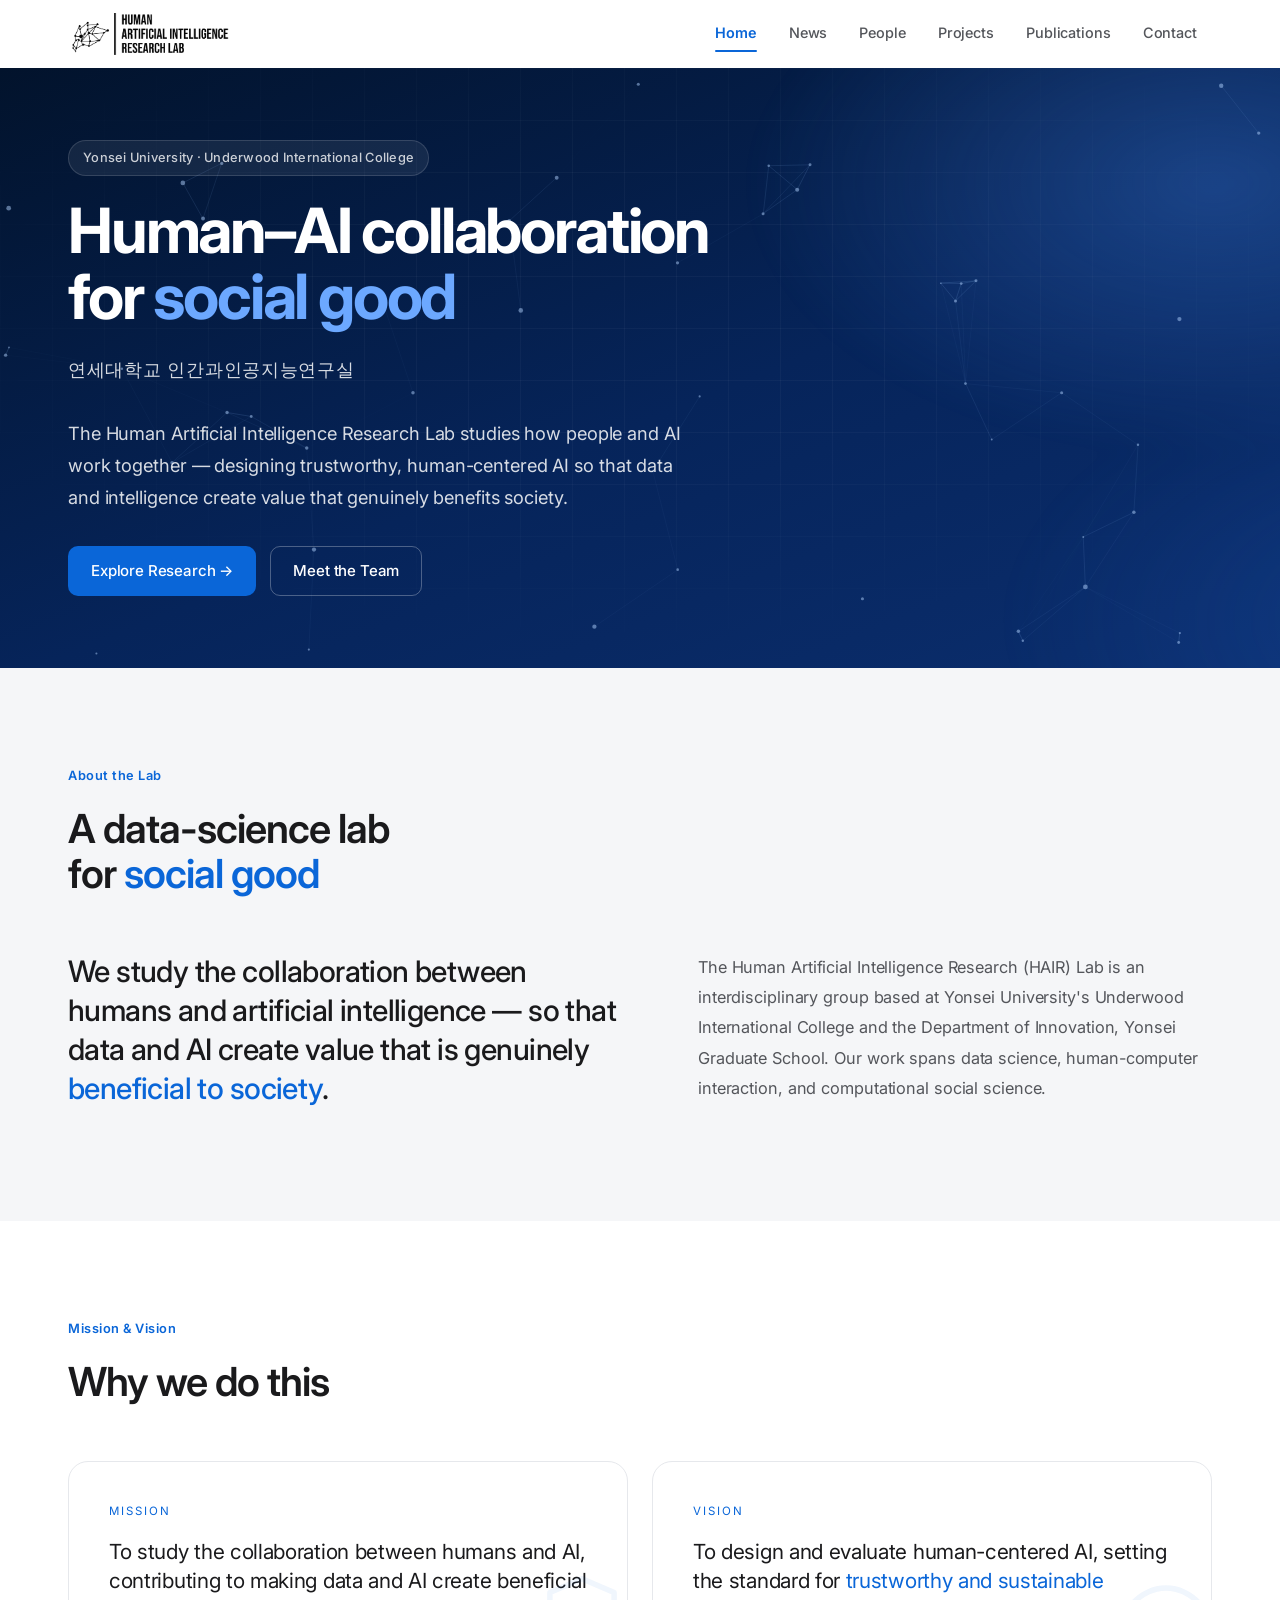
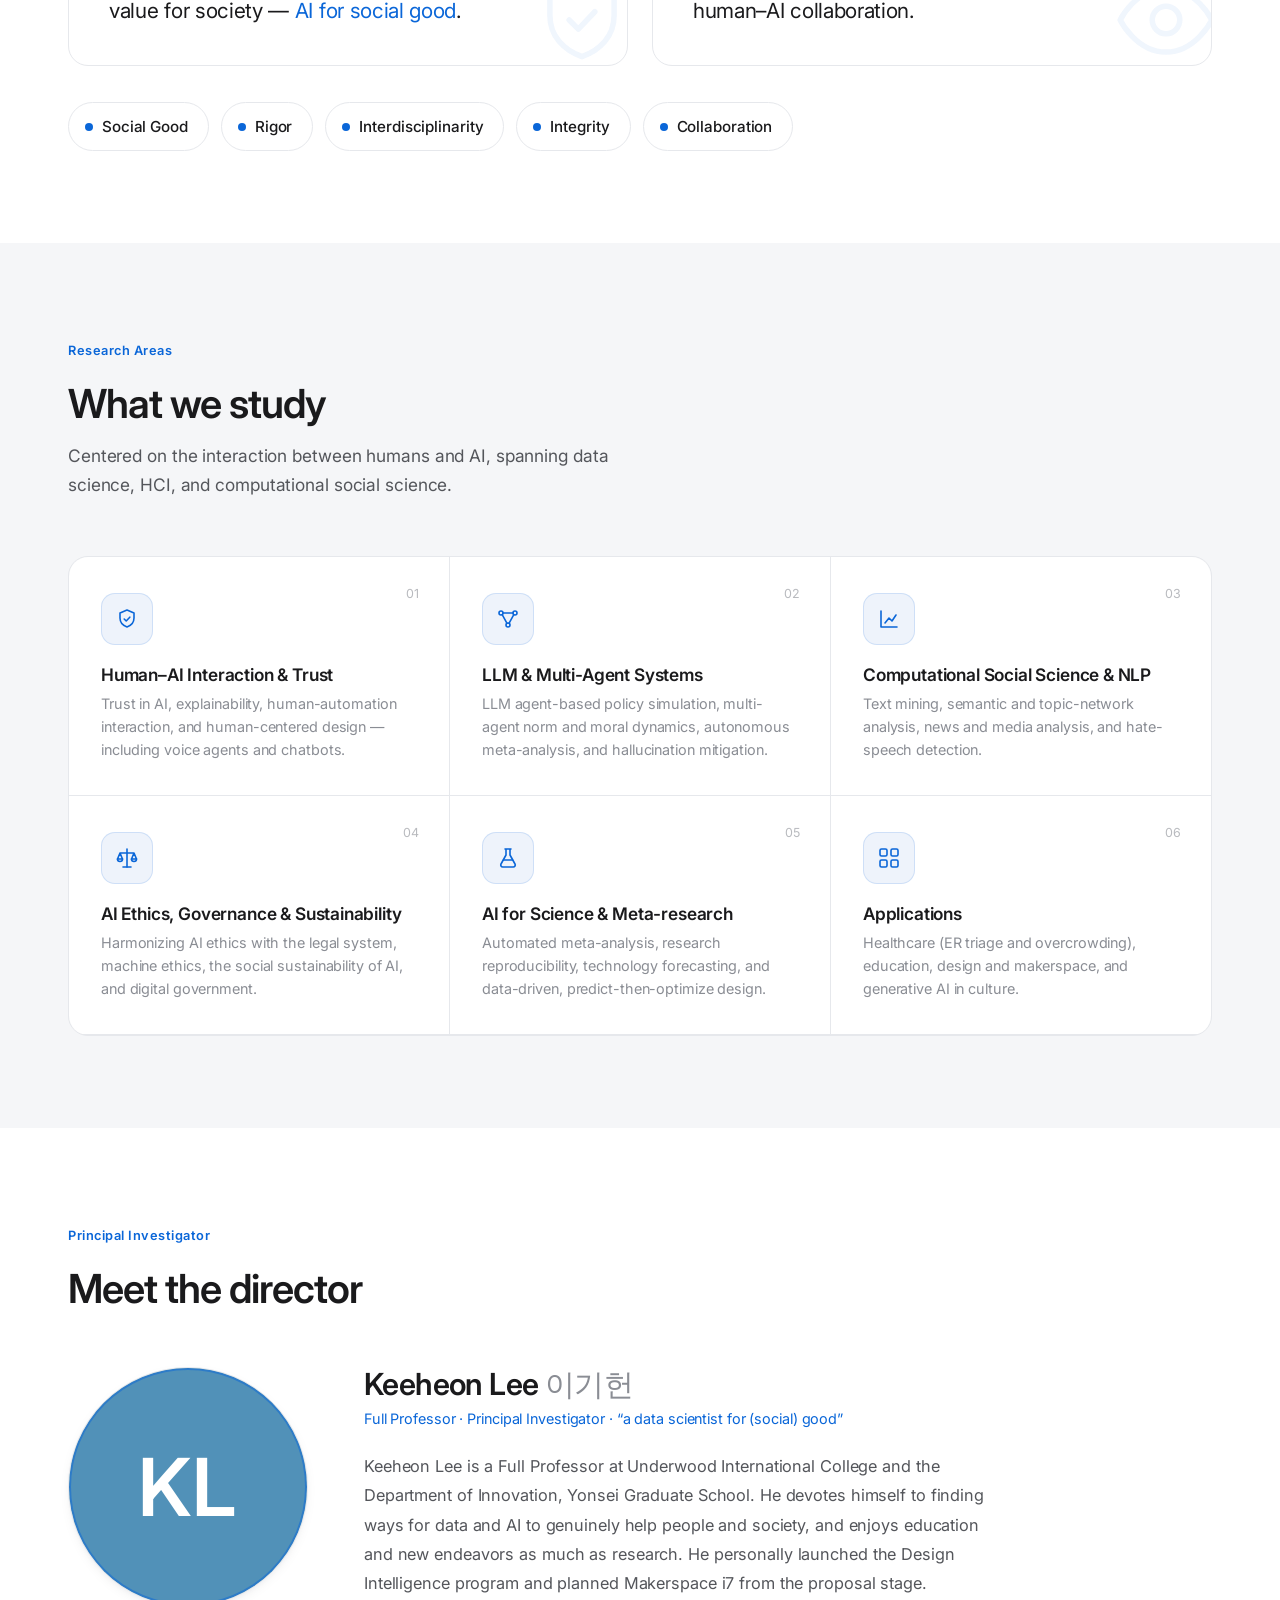
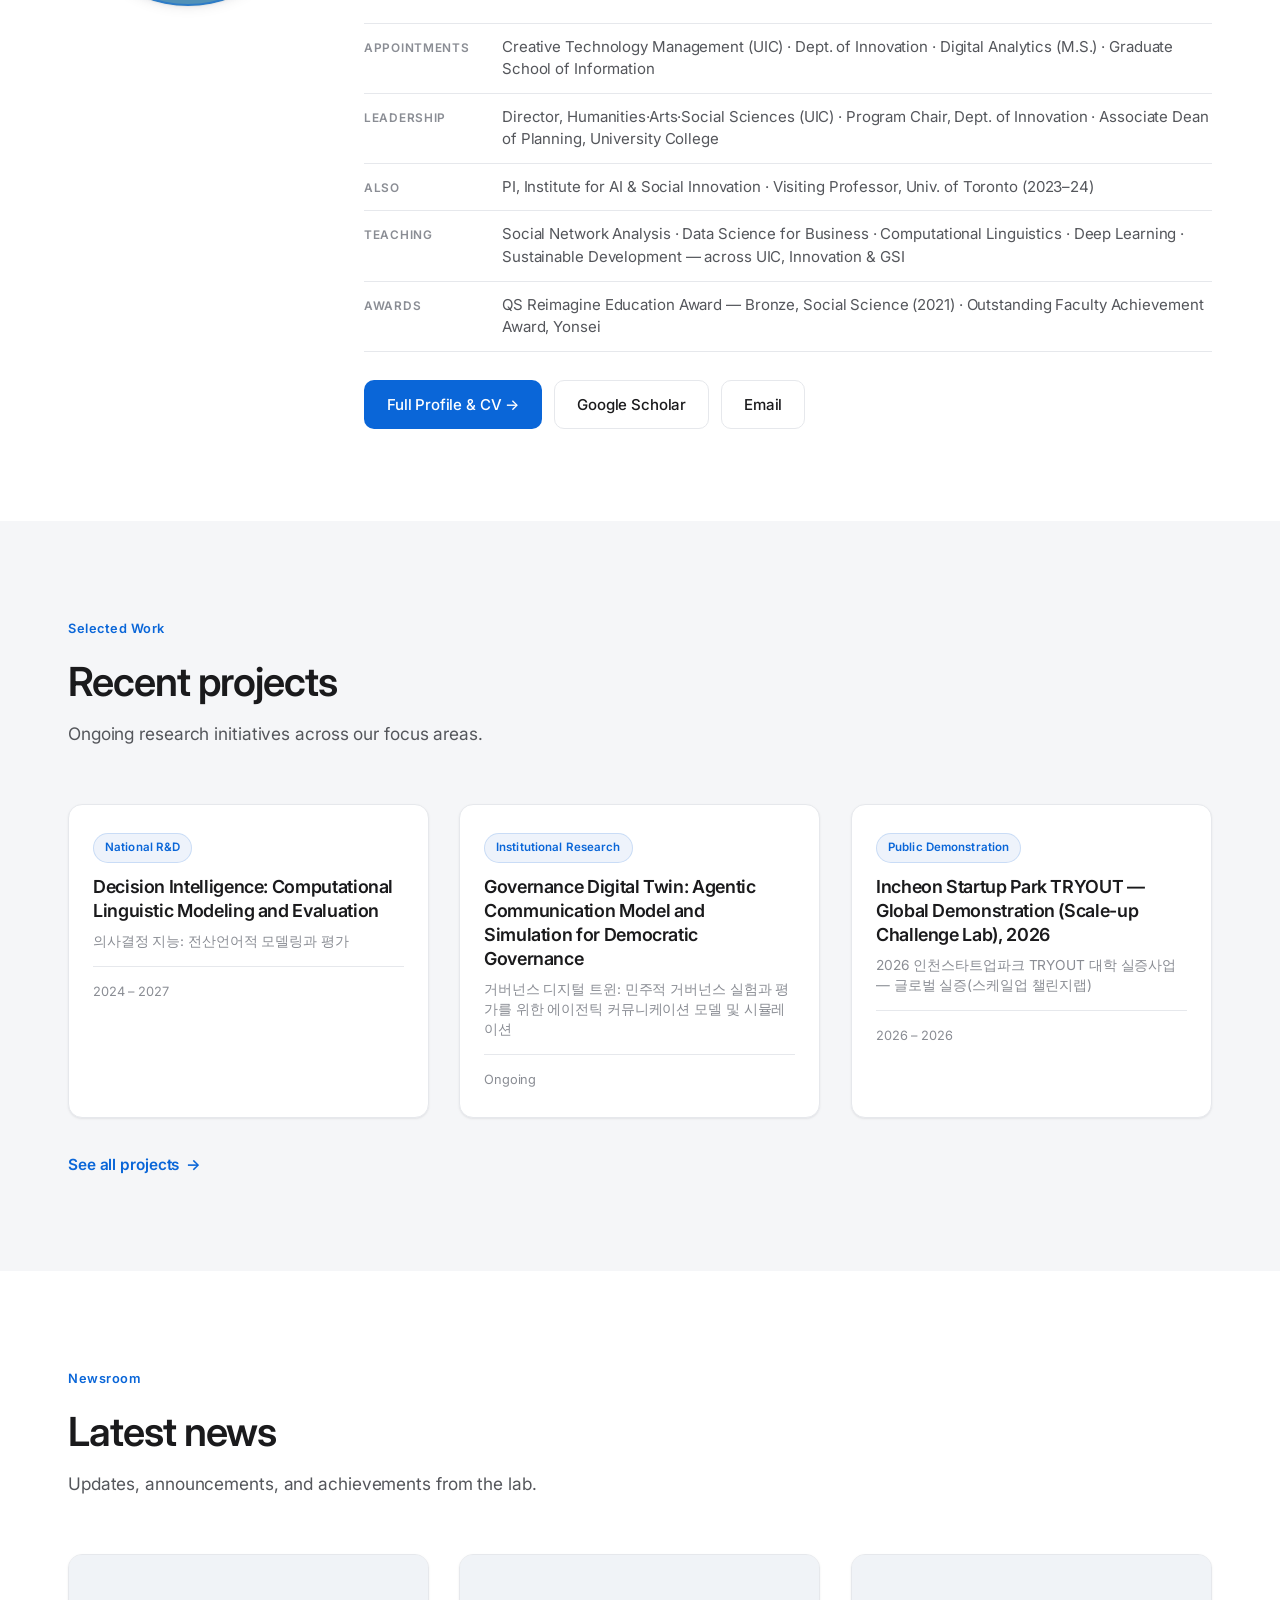
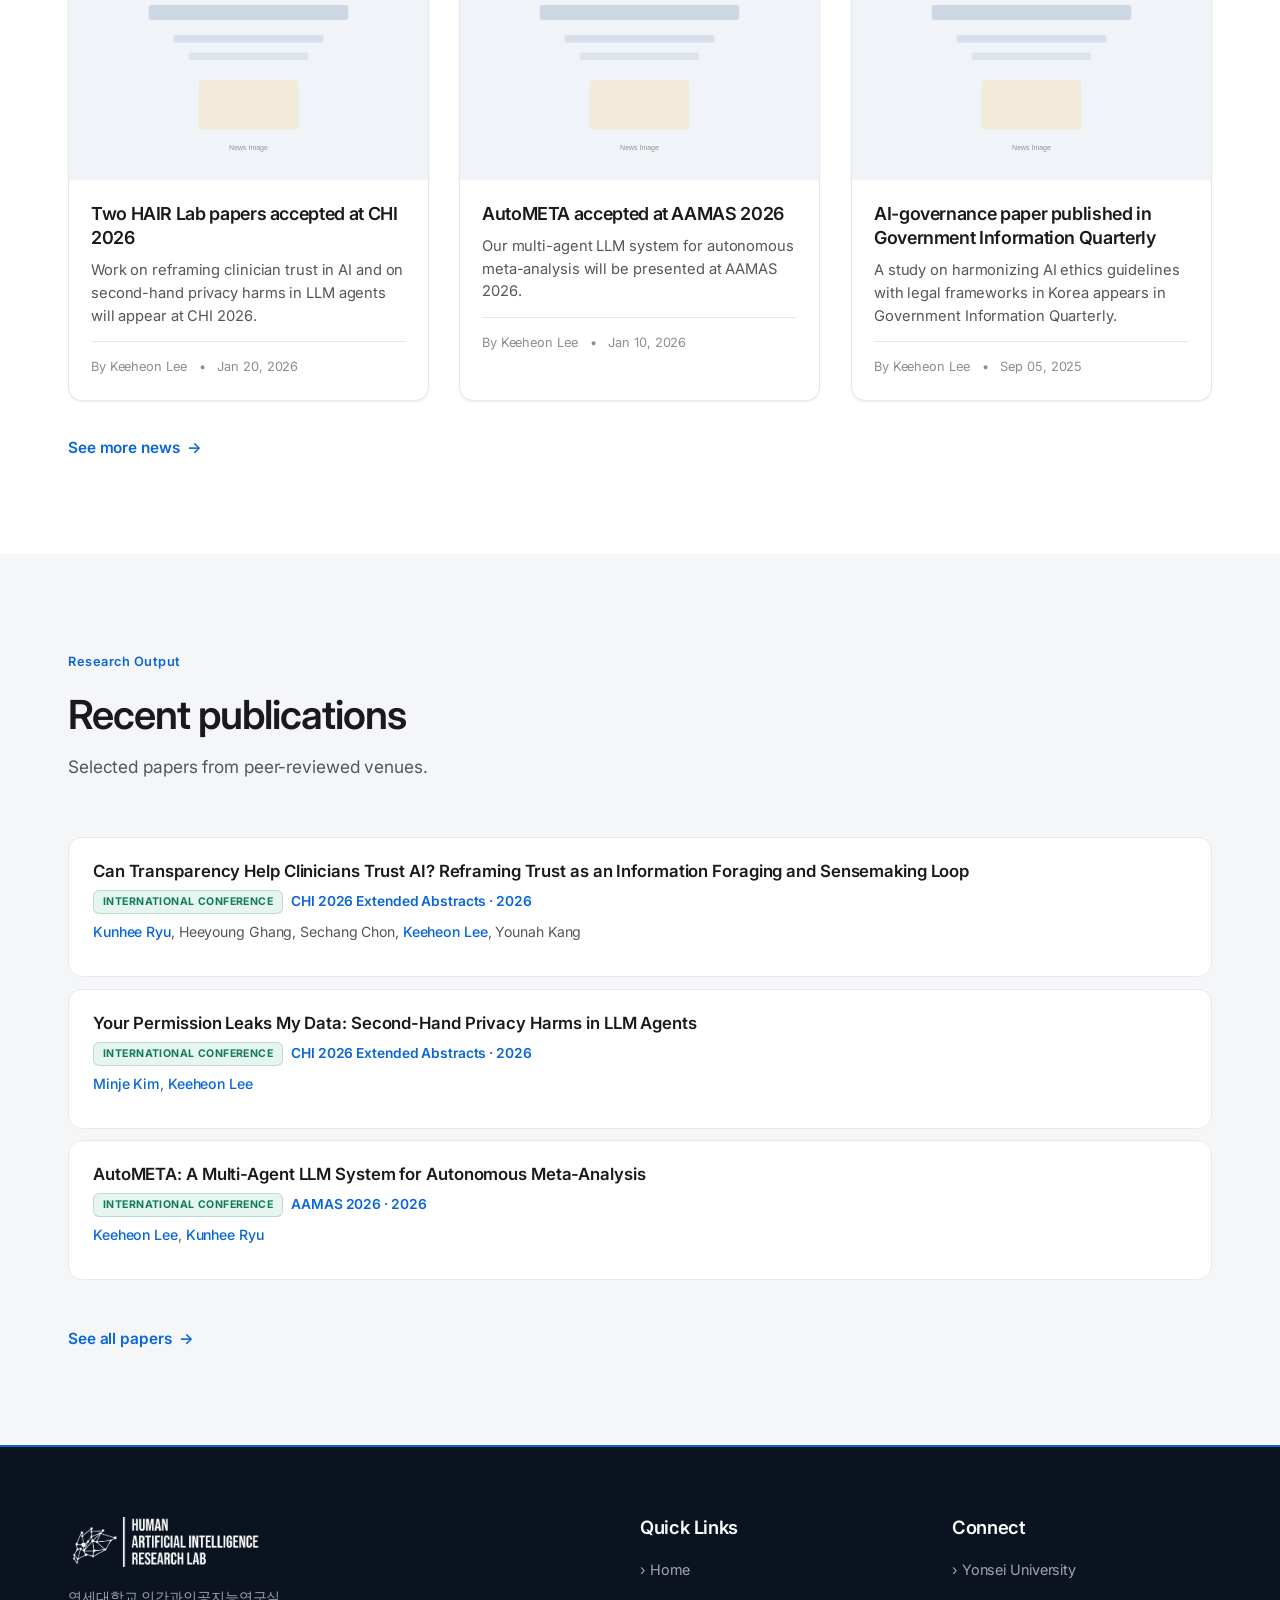
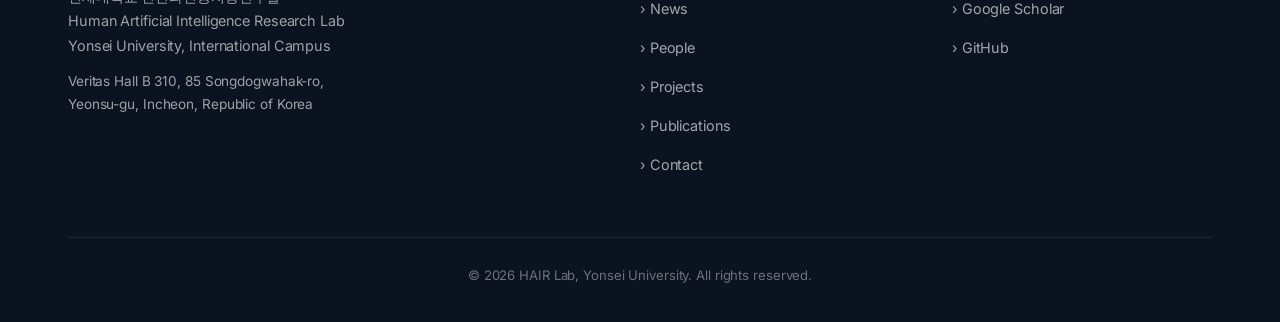
==== commit 8af652b2: "Update people, publications, content, and fixes - People: real roster (PhD/Researcher/MS/Undergrad/I" ====
--- a/index.html
+++ b/index.html
@@ -38,26 +38,6 @@
         </div>
         <div class="about-body">
           <p>The Human Artificial Intelligence Research (HAIR) Lab is an interdisciplinary group based at Yonsei University's Underwood International College and the Department of Innovation, Yonsei Graduate School. Our work spans data science, human-computer interaction, and computational social science.</p>
-          <div class="fact-list">
-            <div class="fact-item">
-              <span class="fact-icon" aria-hidden="true">
-                <svg viewBox="0 0 24 24" stroke-linecap="round" stroke-linejoin="round"><circle cx="12" cy="8" r="3.4"/><path d="M5 20c0-3.6 3.1-5.6 7-5.6s7 2 7 5.6"/></svg>
-              </span>
-              <p><strong>Keeheon Lee (이기헌)</strong> — Full Professor and Principal Investigator, “a data scientist for (social) good.”</p>
-            </div>
-            <div class="fact-item">
-              <span class="fact-icon" aria-hidden="true">
-                <svg viewBox="0 0 24 24" stroke-linecap="round" stroke-linejoin="round"><path d="M3 21h18"/><path d="M5 21V7l7-4 7 4v14"/><path d="M9.5 21v-5h5v5"/><path d="M9 8h.01M15 8h.01M9 12h.01M15 12h.01"/></svg>
-              </span>
-              <p><strong>Affiliation.</strong> Underwood International College · Department of Innovation, Yonsei Graduate School.</p>
-            </div>
-            <div class="fact-item">
-              <span class="fact-icon" aria-hidden="true">
-                <svg viewBox="0 0 24 24" stroke-linecap="round" stroke-linejoin="round"><path d="M12 21s-7-6.2-7-11a7 7 0 0 1 14 0c0 4.8-7 11-7 11z"/><circle cx="12" cy="10" r="2.6"/></svg>
-              </span>
-              <p><strong>Location.</strong> Veritas Hall B 310, Yonsei International Campus, Songdo, Incheon.</p>
-            </div>
-          </div>
         </div>
       </div>
     </div>
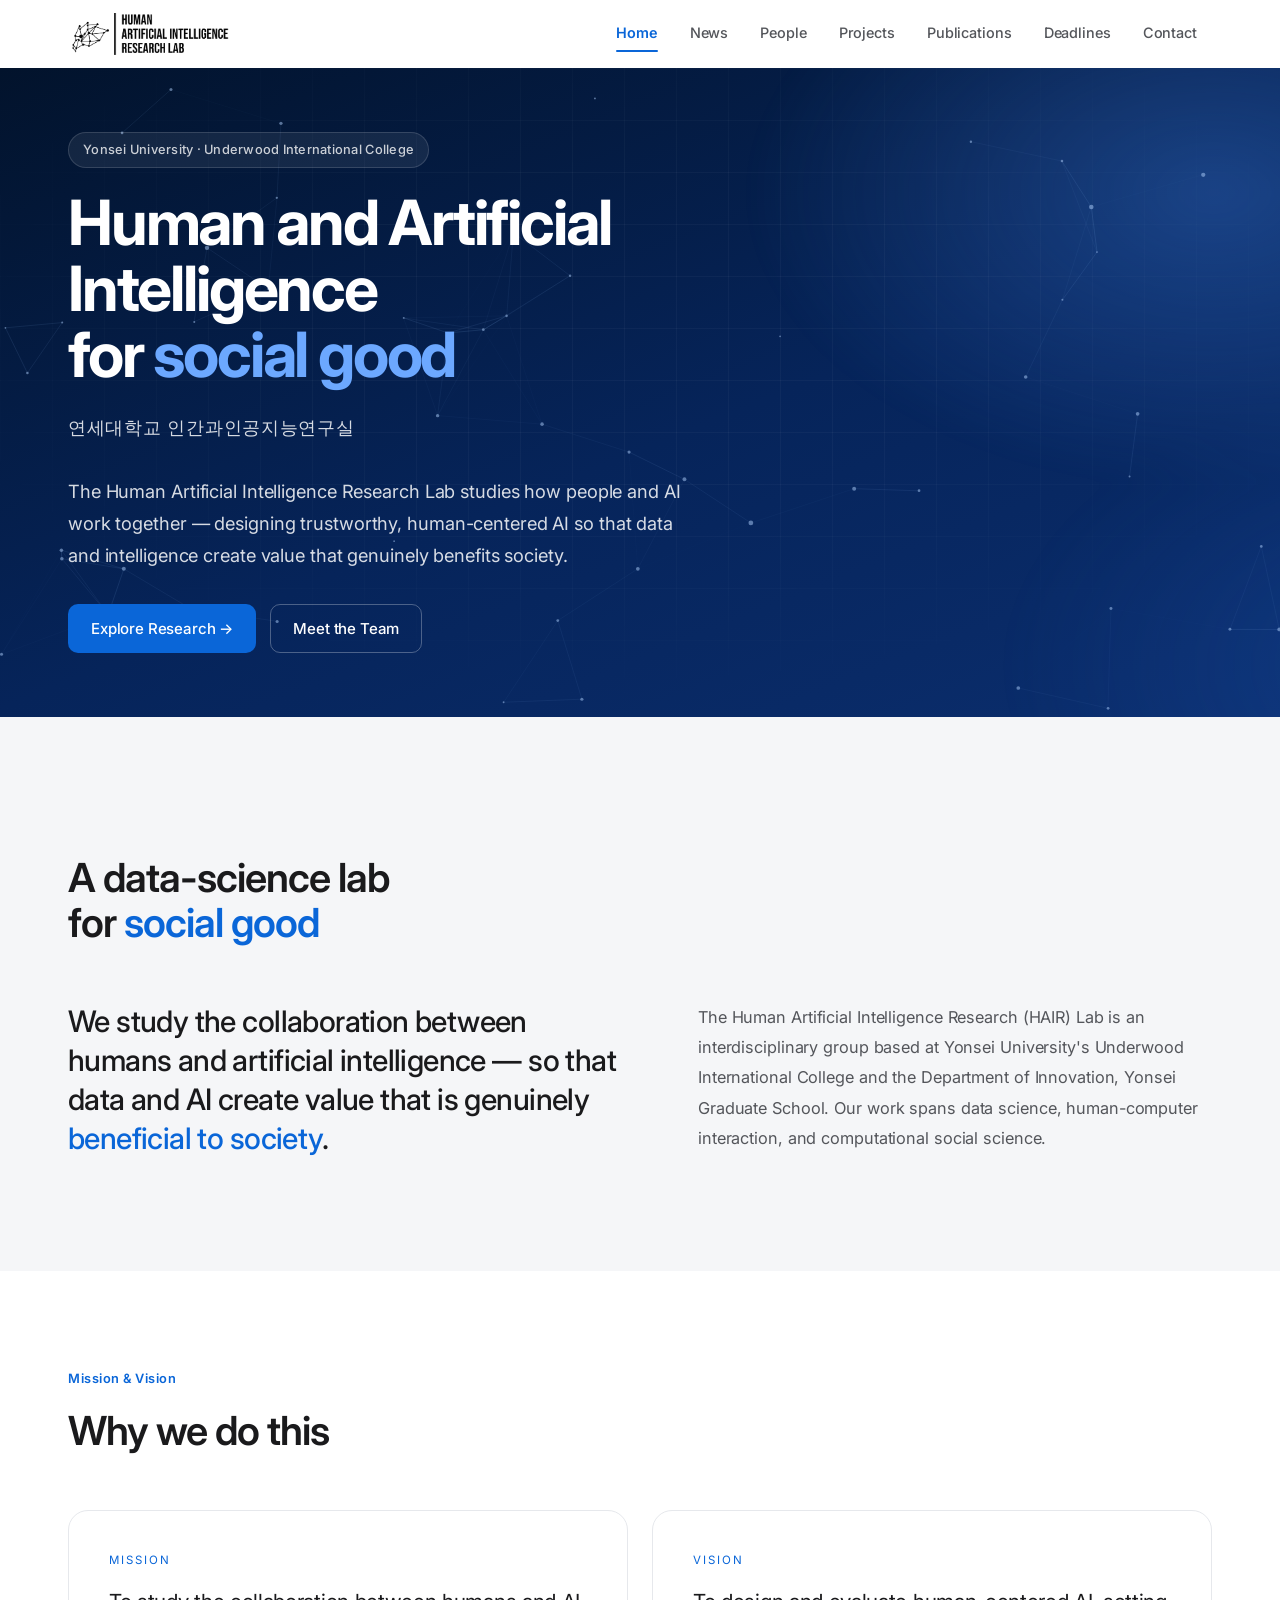
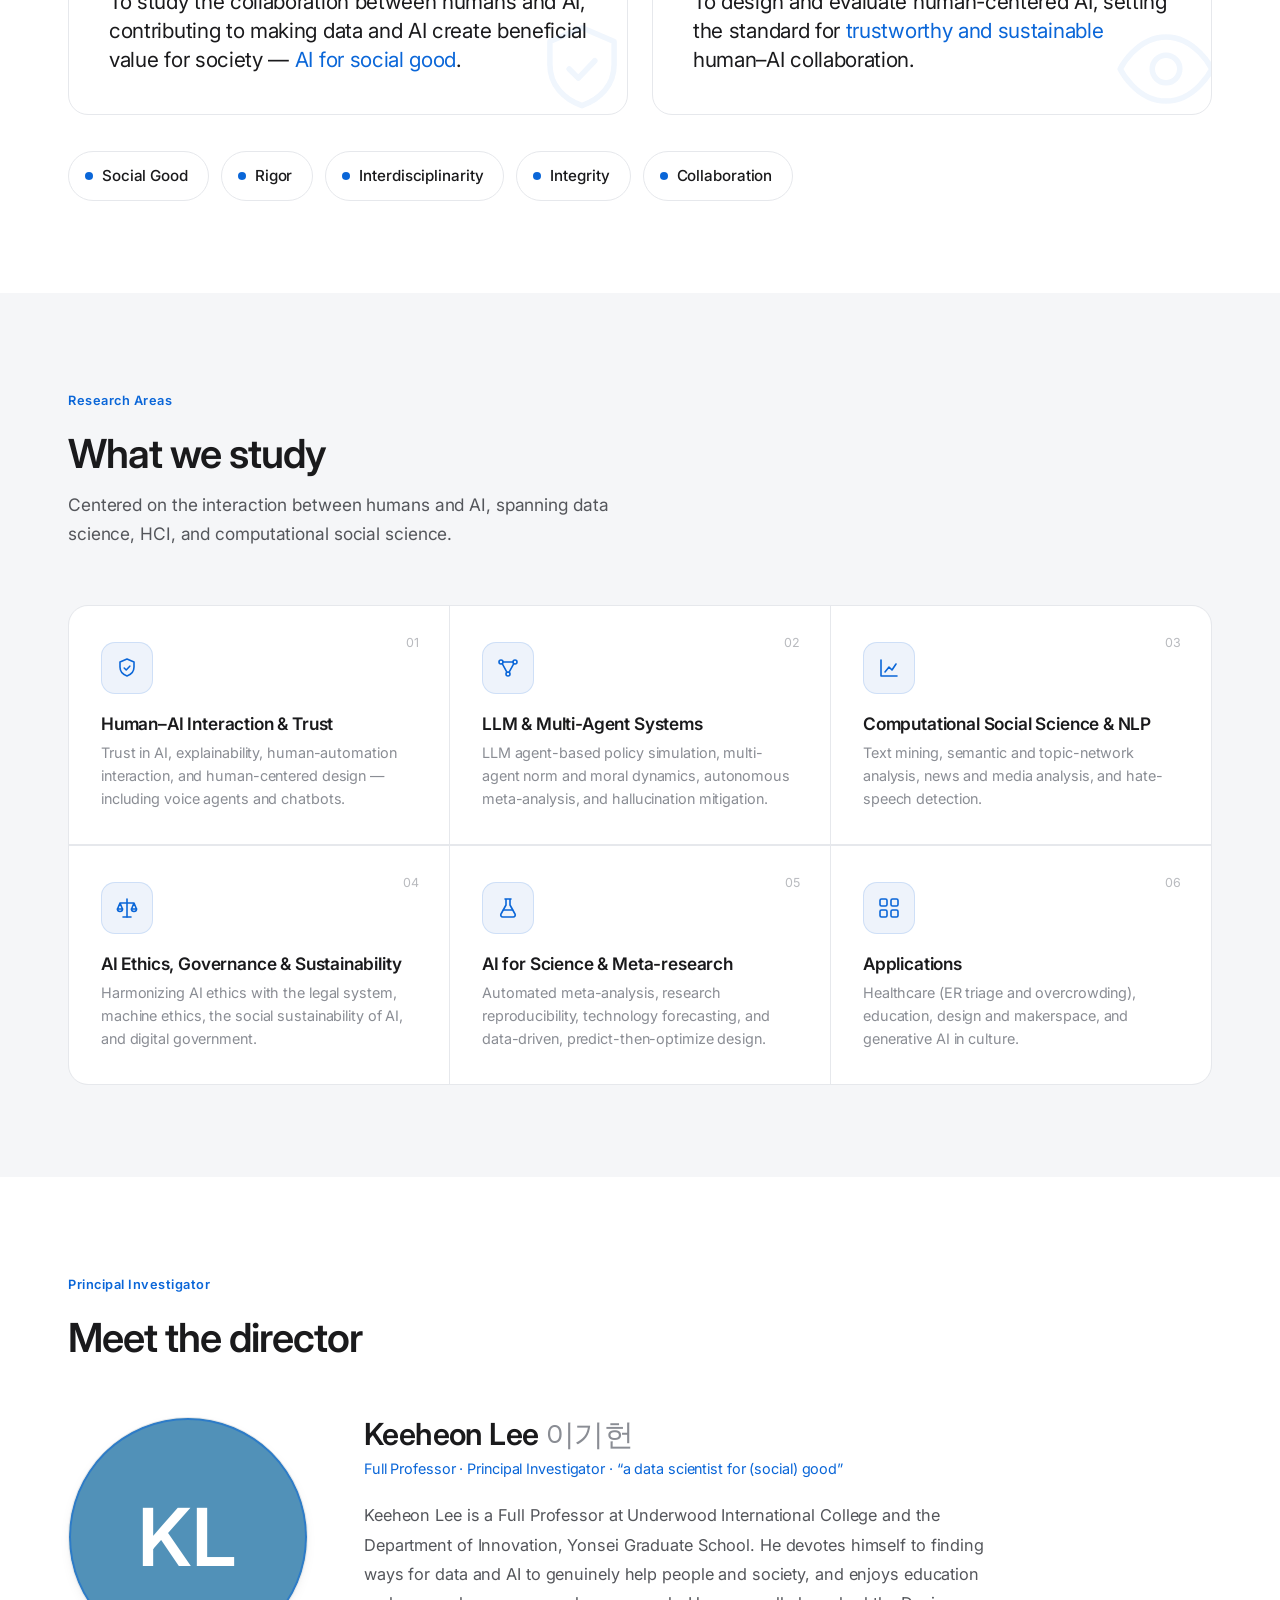
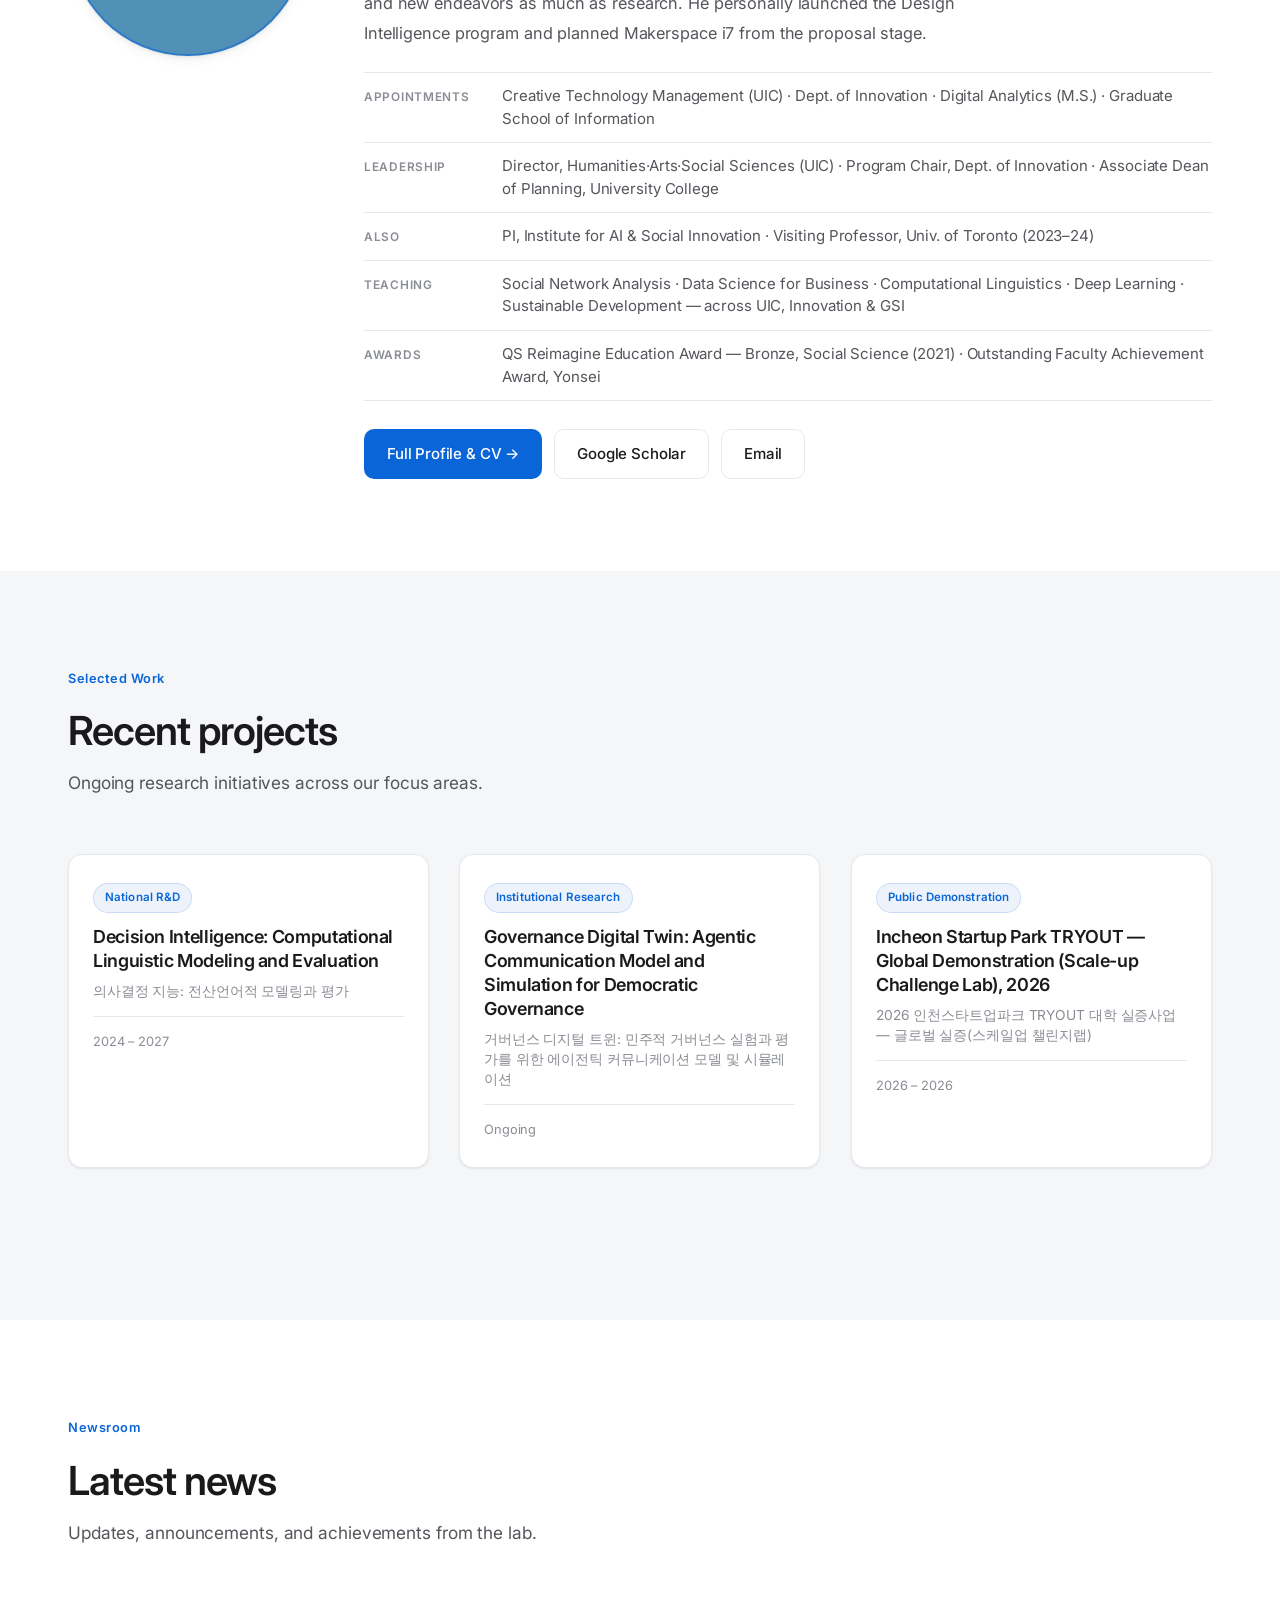
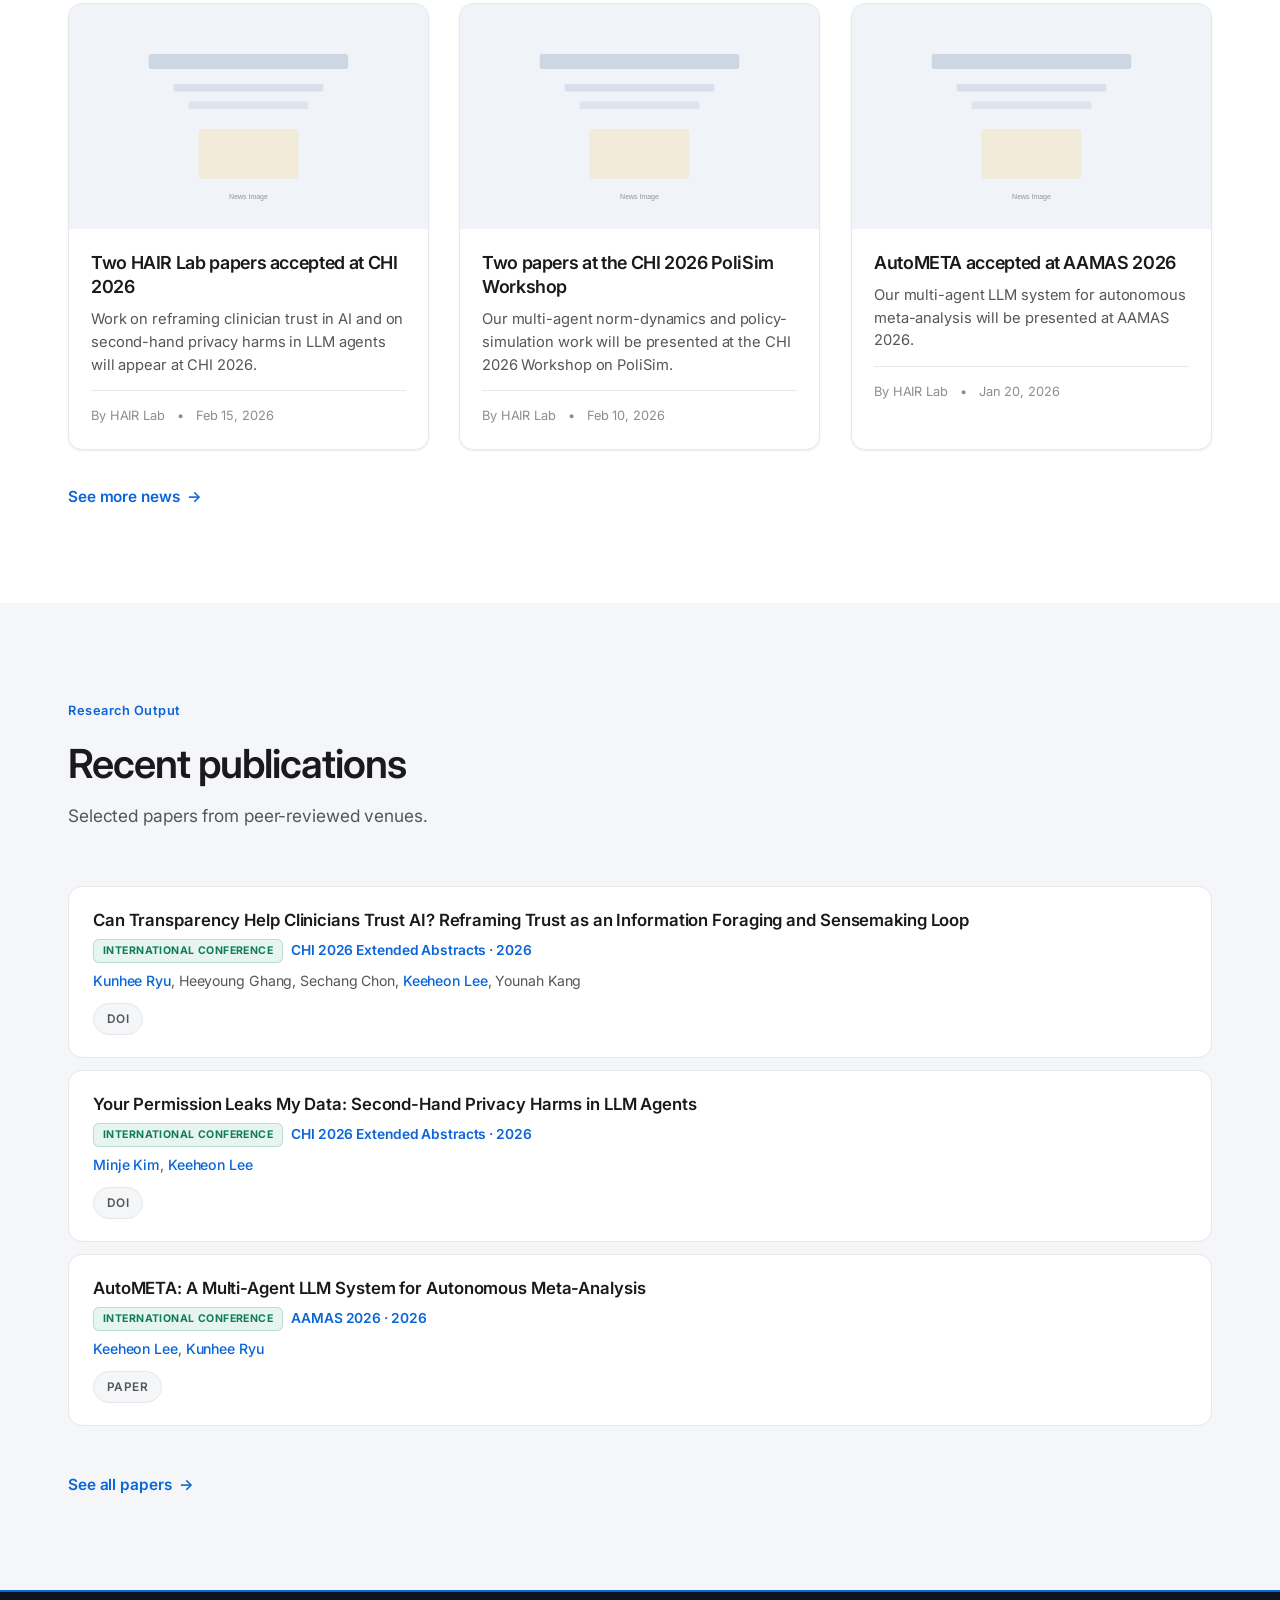
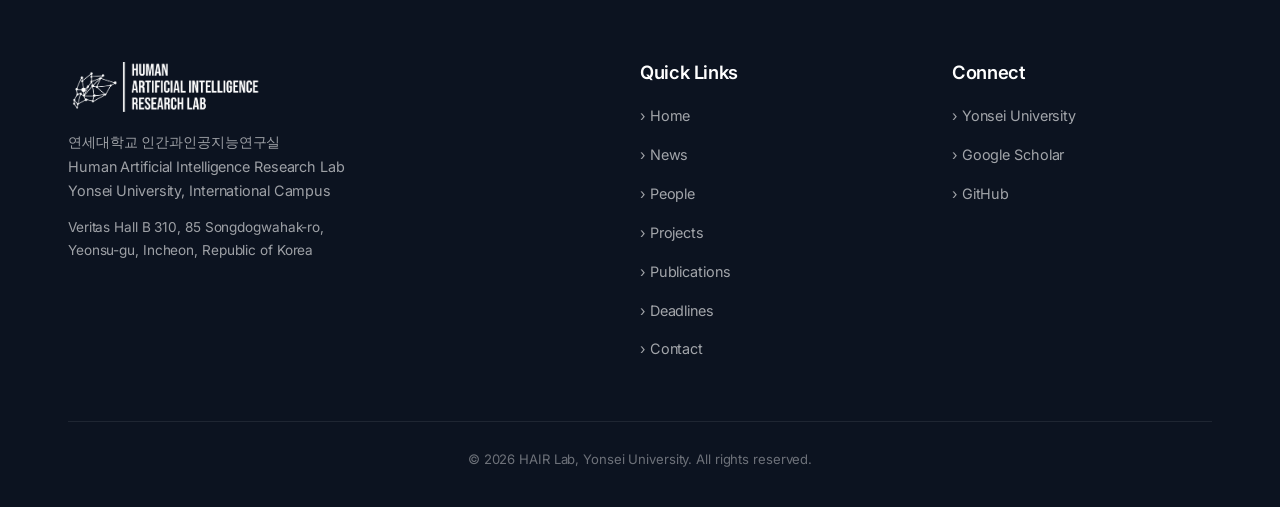
==== commit 93d81d41: "Members + tagline + alumni updates - Tagline: hero → "Human and Artificial Intelligence for social g" ====
--- a/index.html
+++ b/index.html
@@ -13,7 +13,7 @@
     <div class="container">
       <div class="hero-content">
         <span class="hero-label">Yonsei University · Underwood International College</span>
-        <h1>Human–AI collaboration<br>for <span class="highlight">social good</span></h1>
+        <h1>Human and Artificial Intelligence<br>for <span class="highlight">social good</span></h1>
         <p class="hero-kr" lang="ko">연세대학교 인간과인공지능연구실</p>
         <p>The Human Artificial Intelligence Research Lab studies how people and AI work together — designing trustworthy, human-centered AI so that data and intelligence create value that genuinely benefits society.</p>
         <div class="hero-actions">
--- a/css/style.css
+++ b/css/style.css
@@ -58,6 +58,7 @@
   --nav-height: 68px;
 
   --font-sans: 'Inter', -apple-system, BlinkMacSystemFont, 'Segoe UI', Roboto, Helvetica, Arial, sans-serif;
+  --font-mono: ui-monospace, 'SF Mono', 'JetBrains Mono', 'Menlo', 'Consolas', monospace;
 }
 
 /* ---------- Reset & Base ---------- */
@@ -305,6 +306,7 @@
   line-height: 1; -webkit-font-smoothing: antialiased;
 }
 .person-avatar .mono { font-size: 2.7rem; }
+.news-author-avatar .mono { font-size: 1.05rem; }
 .member-avatar-lg .mono { font-size: 4.4rem; }
 .sidebar-member-avatar .mono { font-size: .82rem; }
 .pi-photo .mono { font-size: 5rem; }
@@ -795,3 +797,112 @@
   .person-avatar { width: 130px; height: 130px; }
   .container { padding: 0 20px; }
 }
+
+/* ======================================================
+   Deadlines page — open 3-column table
+   ====================================================== */
+.dl-bar {
+  display: flex; flex-wrap: wrap; align-items: center; justify-content: space-between;
+  gap: 14px 24px; margin-bottom: 18px;
+}
+.dl-meta { font-size: .92rem; color: var(--text-secondary); }
+.dl-meta strong { color: var(--text-primary); font-weight: 700; }
+.dl-legend { display: flex; flex-wrap: wrap; align-items: center; gap: 16px; font-size: .78rem; color: var(--text-muted); }
+.dl-legend-item { display: inline-flex; align-items: center; gap: 6px; }
+.dl-legend-note { font-style: italic; }
+.dl-dot { width: 9px; height: 9px; border-radius: 50%; display: inline-block; }
+.dl-dot-urgent { background: #C4292E; }
+.dl-dot-open   { background: var(--accent); }
+.dl-dot-past   { background: var(--border-color); border: 1px solid var(--text-muted); }
+
+/* Horizontal filter bar */
+.dl-filter {
+  display: flex; flex-wrap: wrap; align-items: center; gap: 8px;
+  padding: 14px 0 18px; margin-bottom: 6px;
+  border-top: 1px solid var(--border-color);
+  border-bottom: 1px solid var(--border-color);
+}
+.dl-filter-label { font-size: .72rem; font-weight: 700; text-transform: uppercase; letter-spacing: .1em; color: var(--text-muted); margin-right: 6px; }
+.dl-chip {
+  font: inherit; font-size: .84rem; font-weight: 600; cursor: pointer;
+  padding: 6px 15px; border-radius: 8px; background: #fff; color: var(--text-secondary);
+  border: 1px solid var(--border-color); transition: all var(--transition);
+}
+.dl-chip:hover { border-color: var(--accent); color: var(--accent); }
+.dl-chip.active { background: var(--accent); border-color: var(--accent); color: #fff; }
+
+/* Table rows (no card boxes — thin separators, airy) */
+.dl-table { margin-top: 4px; }
+.dl-row {
+  display: grid;
+  grid-template-columns: minmax(180px, 0.85fr) minmax(320px, 1.5fr) minmax(220px, 1fr);
+  gap: 28px; align-items: start;
+  padding: 22px 8px;
+  border-bottom: 1px solid var(--border-color);
+}
+.dl-row:hover:not(.dl-thead) { background: var(--bg-secondary); }
+.dl-row.is-past { opacity: .55; }
+.dl-thead {
+  padding: 10px 8px; border-bottom: 2px solid var(--border-color);
+  font-size: .7rem; font-weight: 700; letter-spacing: .08em; text-transform: uppercase; color: var(--text-muted);
+}
+
+/* Col 1 — conference */
+.dl-conf-head { display: flex; flex-wrap: wrap; align-items: center; gap: 8px; }
+.dl-name { font-size: 1.15rem; font-weight: 800; letter-spacing: -.01em; color: var(--text-primary); }
+.dl-tag {
+  display: inline-block; font-size: .64rem; font-weight: 700; letter-spacing: .05em;
+  padding: 2px 8px; border-radius: 999px;
+  background: var(--accent-soft); color: var(--accent); border: 1px solid rgba(10,102,216,.16);
+}
+.dl-fullname { font-size: .82rem; color: var(--text-muted); margin-top: 6px; line-height: 1.45; }
+
+/* Col 2 — next deadline */
+.dl-next-top { display: flex; flex-wrap: wrap; align-items: center; gap: 10px; margin-bottom: 10px; }
+.dl-edition { font-family: var(--font-mono); font-size: .82rem; font-weight: 700; letter-spacing: .02em; color: var(--text-secondary); text-transform: uppercase; }
+.dl-venue { font-size: .85rem; color: var(--text-primary); }
+.dl-tbd { color: var(--text-muted); font-style: italic; }
+.dl-site {
+  font-size: .76rem; font-weight: 600; padding: 3px 10px; border-radius: 6px;
+  border: 1px solid var(--border-color); color: var(--accent); transition: all var(--transition);
+}
+.dl-site:hover { border-color: var(--accent); background: var(--accent-soft); }
+
+.dl-primary { display: flex; flex-wrap: wrap; align-items: baseline; gap: 12px; }
+.dl-label-lead { display: none; }
+.dl-date {
+  font-family: var(--font-mono); font-size: 1.32rem; font-weight: 700; letter-spacing: -.01em;
+  color: var(--text-primary);
+}
+.dl-sub {
+  display: flex; flex-wrap: wrap; align-items: baseline; gap: 10px;
+  margin-top: 9px; padding-left: 13px; border-left: 2px solid var(--border-color);
+}
+.dl-sub-label { font-size: .72rem; font-weight: 700; letter-spacing: .05em; text-transform: uppercase; color: var(--text-muted); }
+.dl-date-sm { font-family: var(--font-mono); font-size: .92rem; font-weight: 600; color: var(--text-secondary); }
+
+/* Countdown pill */
+.dl-count {
+  display: inline-flex; align-items: center; gap: 5px;
+  font-size: .78rem; font-weight: 700; white-space: nowrap;
+  padding: 3px 11px; border-radius: 999px;
+}
+.dl-clock { width: 13px; height: 13px; fill: none; stroke: currentColor; stroke-width: 2; stroke-linecap: round; stroke-linejoin: round; }
+.dl-count-urgent { background: #FDECEC; color: #C4292E; }
+.dl-count-soon   { background: #FDF3E7; color: #B26B00; }
+.dl-count-open   { background: var(--accent-soft); color: var(--accent); }
+.dl-count-past   { background: var(--bg-tertiary); color: var(--text-muted); }
+
+/* Col 3 — recent history */
+.dl-col-hist { display: flex; flex-direction: column; gap: 8px; align-items: flex-start; }
+.dl-hist {
+  font-size: .8rem; color: var(--text-secondary);
+  background: var(--bg-secondary); border: 1px solid var(--border-color);
+  padding: 5px 11px; border-radius: 8px; white-space: nowrap;
+}
+
+@media (max-width: 860px) {
+  .dl-thead { display: none; }
+  .dl-row { grid-template-columns: 1fr; gap: 14px; }
+  .dl-col-hist { flex-direction: row; flex-wrap: wrap; }
+}
